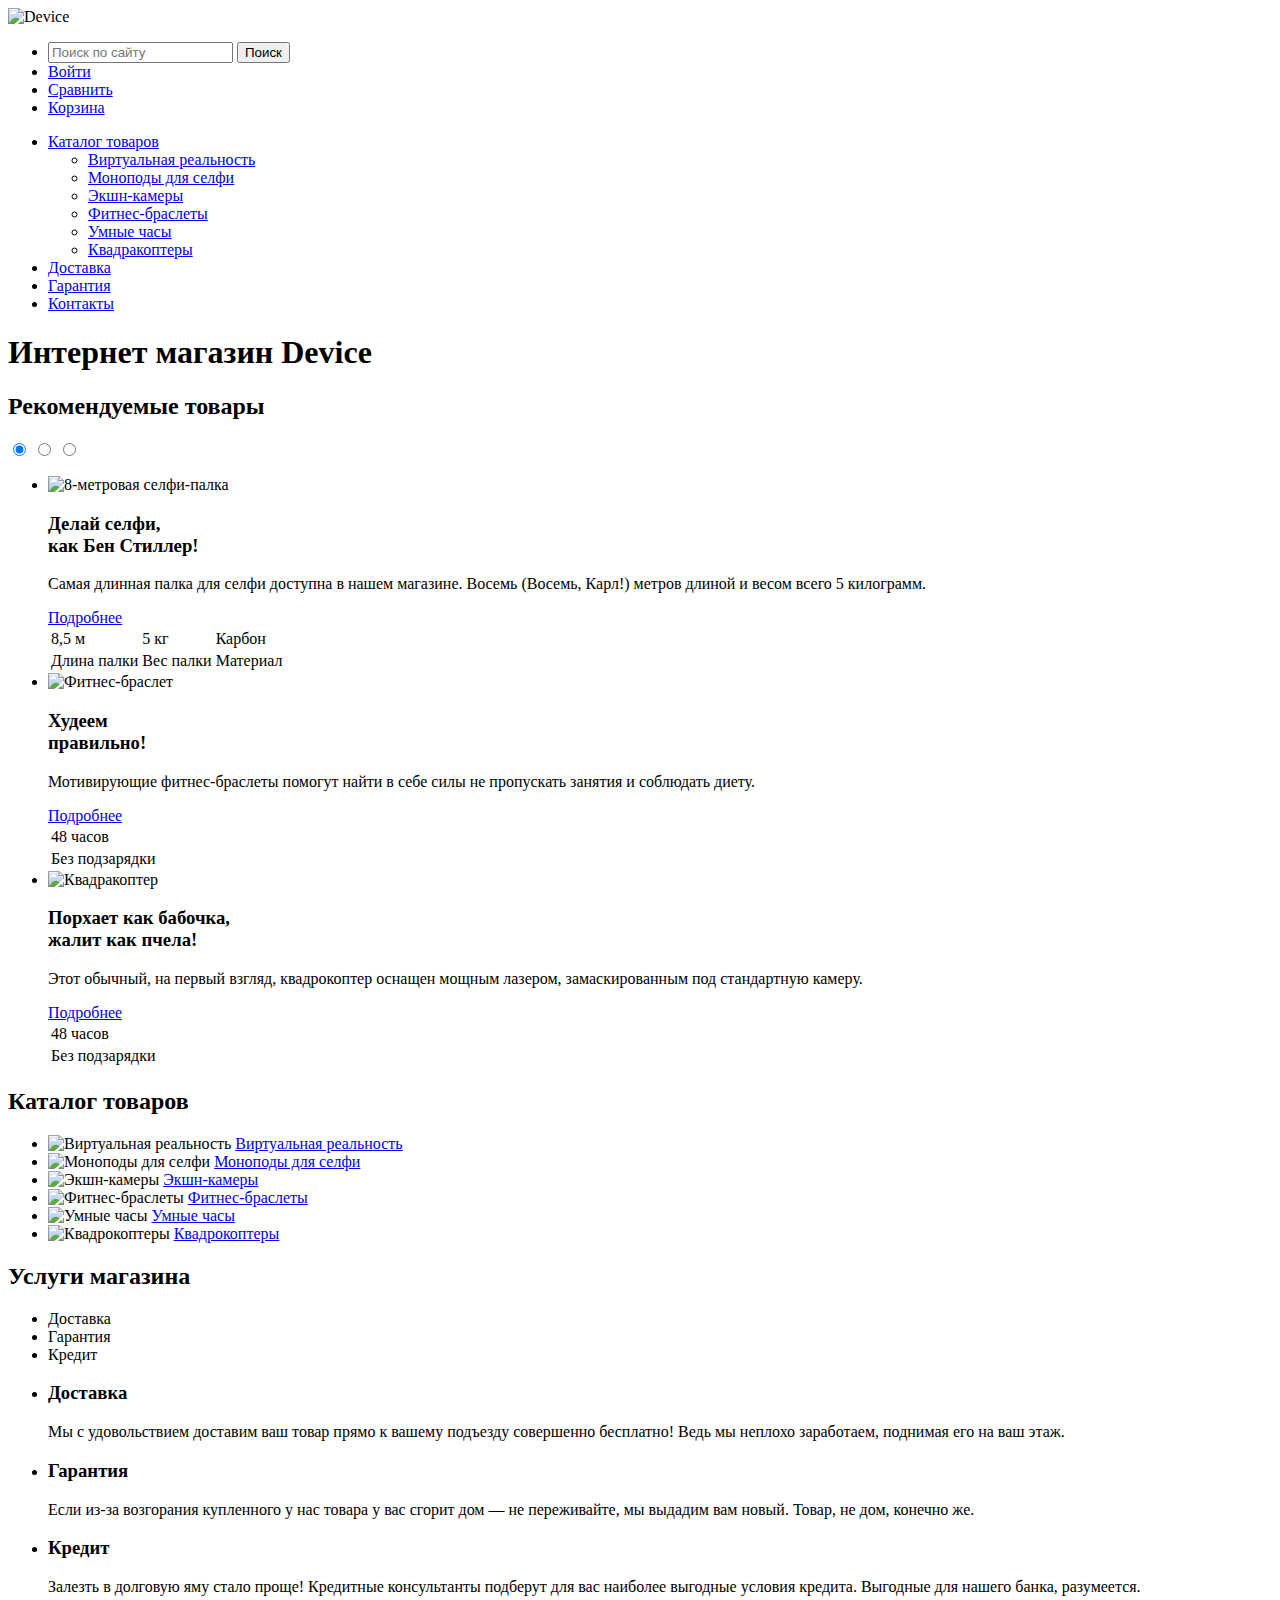
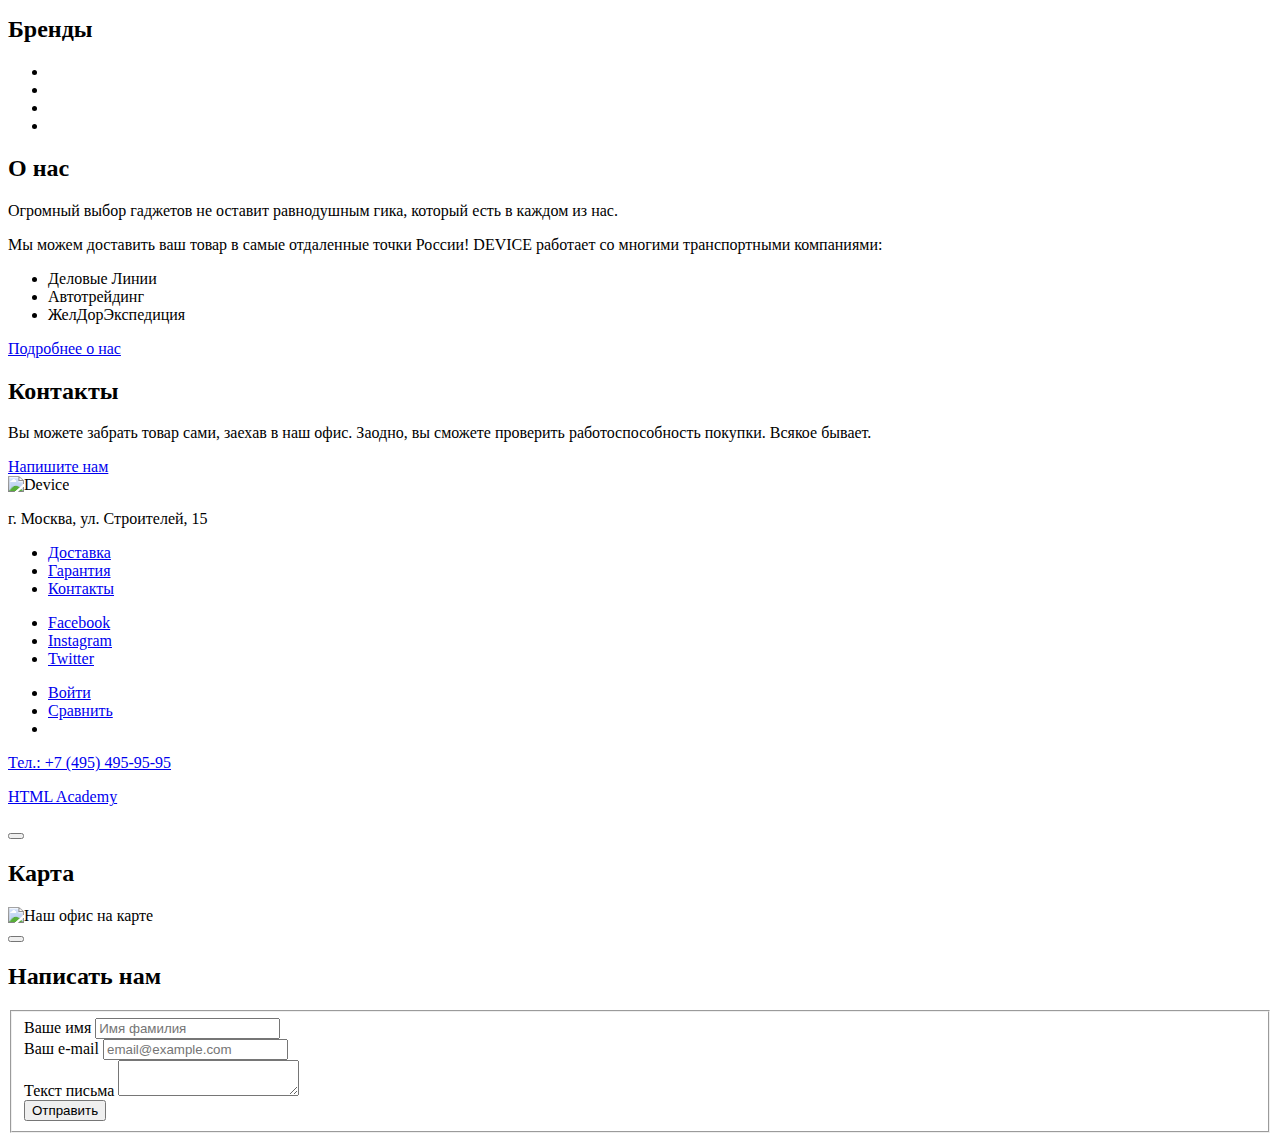
==== index.html @ d7e1a20c "markup index.html and catalog.html" ====
<!DOCTYPE html>
<html lang="ru">

<head>
  <meta charset="utf-8">
  <title>HTML Academy: Девайс</title>
</head>

<body>
  <header class="header">
    <a class="header__logo logo">
      <img class="logo__img" src="http://placehold.it/150x100" alt="Device">
    </a>
    <ul class="menu-shop">
      <li class="search">
        <form class="search__form" action="#">
          <input type="text" class="search__input" placeholder="Поиск по сайту">
          <button class="search__button" type="submit">Поиск</button>
        </form>
      </li>
      <li class="login">
        <a href="#" class="login__link">Войти</a>
      </li>
      <li class="compare">
        <a href="#" class="compare__link">Сравнить</a>
      </li>
      <li class="cart">
        <a href="#" class="cart__link">Корзина</a>
      </li>
    </ul>
    <nav class="nav-menu">
      <ul class="nav-menu__list">
        <li class="nav-menu__item">
          <a href="#" class="nav-menu__link">Каталог товаров</a>
          <ul class="catalog-menu">
            <li class="catalog-menu__item">
              <a href="#" class="catalog-menu__link">Виртуальная реальность</a>
            </li>
            <li class="catalog-menu__item">
              <a href="#" class="catalog-menu__link">Моноподы для селфи</a>
            </li>
            <li class="catalog-menu__item">
              <a href="#" class="catalog-menu__link">Экшн-камеры</a>
            </li>
            <li class="catalog-menu__item">
              <a href="#" class="catalog-menu__link">Фитнес-браслеты</a>
            </li>
            <li class="catalog-menu__item">
              <a href="#" class="catalog-menu__link">Умные часы</a>
            </li>
            <li class="catalog-menu__item">
              <a href="#" class="catalog-menu__link">Квадракоптеры</a>
            </li>
          </ul>
        </li>
        <li class="nav-menu__item">
          <a href="#" class="nav-menu__link">Доставка</a>
        </li>
        <li class="nav-menu__item">
          <a href="#" class="nav-menu__link">Гарантия</a>
        </li>
        <li class="nav-menu__item">
          <a href="#" class="nav-menu__link">Контакты</a>
        </li>
      </ul>
    </nav>
  </header>
  <main class="main">
    <h1 class="main__title visually-hidden">Интернет магазин Device</h1>
    <section class="main-slider">
      <h2 class="main-slider__title visually-hidden">Рекомендуемые товары</h2>
      <div class="slide-navigation">
        <label class="slide-navigation__label" for="slide-control-1"></label>
        <input id="slide-control-1" class="control slide-navigation__control" type="radio" checked>
        <label class="slide-navigation__label" for="slide-control-2"></label>
        <input id="slide-control-2" class="control slide-navigation__control" type="radio">
        <label class="slide-navigation__label" for="slide-control-3"></label>
        <input id="slide-control-3" class="control slide-navigation__control" type="radio">
      </div>
      <ul class="main-slider__list">
        <li class="main-slider__item featured-product">
          <img class="featured-product__img" src="http://placehold.it/150x100" alt="8-метровая селфи-палка">
          <div class="featured-product__info">
            <h3 class="featured-product__title">Делай селфи,<br> как Бен Стиллер!</h3>
            <p class="featured-product__description">Самая длинная палка для селфи доступна в нашем магазине. Восемь (Восемь, Карл!) метров длиной и весом всего 5 килограмм.</p>
            <a href="#" class="featured-product__link">Подробнее</a>
            <table class="featured-product__characteristics product-characteristics">
              <tr class="product-characteristics__info">
                <td class="product-characteristics__value">8,5 м</td>
                <td class="product-characteristics__value">5 кг</td>
                <td class="product-characteristics__value">Карбон</td>
              </tr>
              <tr class="product-characteristics__info">
                <td class="product-characteristics__name">Длина палки</td>
                <td class="product-characteristics__name">Вес палки</td>
                <td class="product-characteristics__name">Материал</td>
              </tr>
            </table>
          </div>
        </li>
        <li class="main-slider__item featured-product">
          <img class="featured-product__img" src="http://placehold.it/150x100" alt="Фитнес-браслет">
          <div class="featured-product__info">
            <h3 class="featured-product__title">Худеем<br> правильно!</h3>
            <p class="featured-product__description">Мотивирующие фитнес-браслеты помогут найти в себе силы не пропускать занятия и соблюдать диету.</p>
            <a href="#" class="featured-product__link">Подробнее</a>
            <table class="featured-product__characteristics product-characteristics">
              <tr class="product-characteristics__info">
                <td class="product-characteristics__value">48 часов</td>
              </tr>
              <tr class="product-characteristics__info">
                <td class="product-characteristics__name">Без подзарядки</td>
              </tr>
            </table>
          </div>
        </li>
        <li class="main-slider__item featured-product">
          <img class="featured-product__img" src="http://placehold.it/150x100" alt="Квадракоптер">
          <div class="featured-product__info">
            <h3 class="featured-product__title">Порхает как бабочка,<br> жалит как пчела!</h3>
            <p class="featured-product__description">Этот обычный, на первый взгляд, квадрокоптер оснащен мощным лазером, замаскированным под стандартную камеру.</p>
            <a href="#" class="featured-product__link">Подробнее</a>
            <table class="featured-product__characteristics product-characteristics">
              <tr class="product-characteristics__info">
                <td class="product-characteristics__value">48 часов</td>
              </tr>
              <tr class="product-characteristics__info">
                <td class="product-characteristics__name">Без подзарядки</td>
              </tr>
            </table>
          </div>
        </li>
      </ul>
    </section>
    <section class="home-catalog">
      <h2 class="home-catalog__title visually-hidden">Каталог товаров</h2>
      <ul class="home-catalog__list">
        <li class="home-catalog__item">
          <img src="http://placehold.it/150x100" class="home-catalog__img" alt="Виртуальная реальность">
          <a href="#" class="home-catalog__link">Виртуальная реальность</a>
        </li>
        <li class="home-catalog__item">
          <img src="http://placehold.it/150x100" class="home-catalog__img" alt="Моноподы для селфи">
          <a href="#" class="home-catalog__link">Моноподы для селфи</a>
        </li>
        <li class="home-catalog__item">
          <img src="http://placehold.it/150x100" class="home-catalog__img" alt="Экшн-камеры">
          <a href="#" class="home-catalog__link">Экшн-камеры</a>
        </li>
        <li class="home-catalog__item">
          <img src="http://placehold.it/150x100" class="home-catalog__img" alt="Фитнес-браслеты">
          <a href="#" class="home-catalog__link">Фитнес-браслеты</a>
        </li>
        <li class="home-catalog__item">
          <img src="http://placehold.it/150x100" class="home-catalog__img" alt="Умные часы">
          <a href="#" class="home-catalog__link">Умные часы</a>
        </li>
        <li class="home-catalog__item">
          <img src="http://placehold.it/150x100" class="home-catalog__img" alt="Квадрокоптеры">
          <a href="#" class="home-catalog__link">Квадрокоптеры</a>
        </li>
      </ul>
    </section>
    <section class="home-services">
      <h2 class="home-services__title visually-hidden">Услуги магазина</h2>
      <div class="tabs">
        <ul class="tabs__list">
          <li class="tabs__item">Доставка</li>
          <li class="tabs__item">Гарантия</li>
          <li class="tabs__item">Кредит</li>
        </ul>
      </div>
      <div class="features">
        <ul class="features__list">
          <li class="features__item">
            <h3 class="features__title">Доставка</h3>
            <p class="features__text">Мы с удовольствием доставим ваш товар прямо к вашему подъезду совершенно бесплатно! Ведь мы неплохо заработаем, поднимая его на ваш этаж.</p>
          </li>
          <li class="features__item">
            <h3 class="features__title">Гарантия</h3>
            <p class="features__text">Если из-за возгорания купленного у нас товара у вас сгорит дом — не переживайте, мы выдадим вам новый. Товар, не дом, конечно же.</p>
          </li>
          <li class="features__item">
            <h3 class="features__title">Кредит</h3>
            <p class="features__text">Залезть в долговую яму стало проще! Кредитные консультанты подберут для вас наиболее выгодные условия кредита. Выгодные для нашего банка, разумеется.</p>
          </li>
        </ul>
      </div>
    </section>
    <section class="brands">
      <h2 class="brands__title visually-hidden">Бренды</h2>
      <ul class="brands__list">
        <li class="brands__item"></li>
        <li class="brands__item"></li>
        <li class="brands__item"></li>
        <li class="brands__item"></li>
      </ul>
    </section>
    <section class="about-us">
      <h2 class="about-us__title">О нас</h2>
      <p class="about-us__text">Огромный выбор гаджетов не оставит равнодушным гика, который есть в каждом из нас.</p>
      <p class="about-us__text">Мы можем доставить ваш товар в самые отдаленные точки России! DEVICE работает со многими транспортными компаниями:</p>
      <ul class="transport-companies">
        <li class="transport-companies__item">Деловые Линии</li>
        <li class="transport-companies__item">Автотрейдинг</li>
        <li class="transport-companies__item">ЖелДорЭкспедиция</li>
      </ul>
      <a href="#" class="button about-us__button">Подробнее о нас</a>
    </section>
    <section class="contacts">
      <h2 class="contacts__title">Контакты</h2>
      <p class="contacts__text">Вы можете забрать товар сами, заехав в наш офис. Заодно, вы сможете проверить работоспособность покупки. Всякое бывает.</p>
      <div class="contacts__map"></div>
      <a href="#" class="button contacts__button">Напишите нам</a>
    </section>
  </main>
  <footer class="footer">
    <div class="container">
      <a class="logo footer__logo">
        <img class="logo__img logo__img--footer" src="http://placehold.it/150x100" alt="Device">
      </a>
      <p class="footer__address">г. Москва, ул. Строителей, 15</p>
      <div class="footer-nav">
        <ul class="footer-nav__list">
          <li class="footer-nav__item">
            <a href="#" class="footer-nav__link">Доставка</a>
          </li>
          <li class="footer-nav__item">
            <a href="#" class="footer-nav__link">Гарантия</a>
          </li>
          <li class="footer-nav__item">
            <a href="#" class="footer-nav__link">Контакты</a>
          </li>
        </ul>
      </div>
      <div class="social">
        <ul class="social__list">
          <li class="social__item">
            <a href="#" class="social__link">Facebook</a>
          </li>
          <li class="social__item">
            <a href="#" class="social__link">Instagram</a>
          </li>
          <li class="social__item">
            <a href="#" class="social__link">Twitter</a>
          </li>
        </ul>
      </div>
      <ul class="footer__additional-menu">
        <li class="login login--footer">
          <a href="#" class="login__link">Войти</a>
        </li>
        <li class="compare compare--footer">
          <a href="#" class="compare__link">Сравнить</a>
        </li>
        <li class="cart cart--foter">
          <a href="#" class="cart__link"></a>
        </li>
      </ul>
      <a href="tel:84954959595" class="footer__phone">Тел.: +7 (495) 495-95-95</a>
      <p class="copyright">
        <a href="https://htmlacademy.ru/intensive/htmlcss" class="copyright__link" target="_blank">HTML Academy</a>
      </p>
    </div>
  </footer>
  <section class="map">
    <button class="button button--close" type="button"></button>
    <h2 class="map__title visually-hidden">Карта</h2>
    <img class="map__img" src="http://placehold.it/150x100" alt="Наш офис на карте">
  </section>
  <section class="write-us">
    <button class="button button--close" type="button"></button>
    <h2 class="write-us__title visually-hidden">Написать нам</h2>
    <form action="#" class="write-us__form" method="post">
      <fieldset class="fieldset">
        <div class="form-field">
          <label class="form-field__label" for="name">Ваше имя</label>
          <input id="name" class="form-field__input" type="text" placeholder="Имя фамилия" name="name">
        </div>
        <div class="form-field">
          <label class="form-field__label" for="email">Ваш e-mail</label>
          <input id="email" class="form-field__input" type="text" placeholder="email@example.com" name="email">
        </div>
        <div class="form-field">
          <label class="form-field__label" for="message">Текст письма</label>
          <textarea id="message" class="form-field__textarea" placeholder="В свободной форме"  name="message">
          </textarea>
        </div>
        <button class="button button--submit" type="submit">Отправить</button>
      </fieldset>
    </form>
  </section>
</body>

</html>
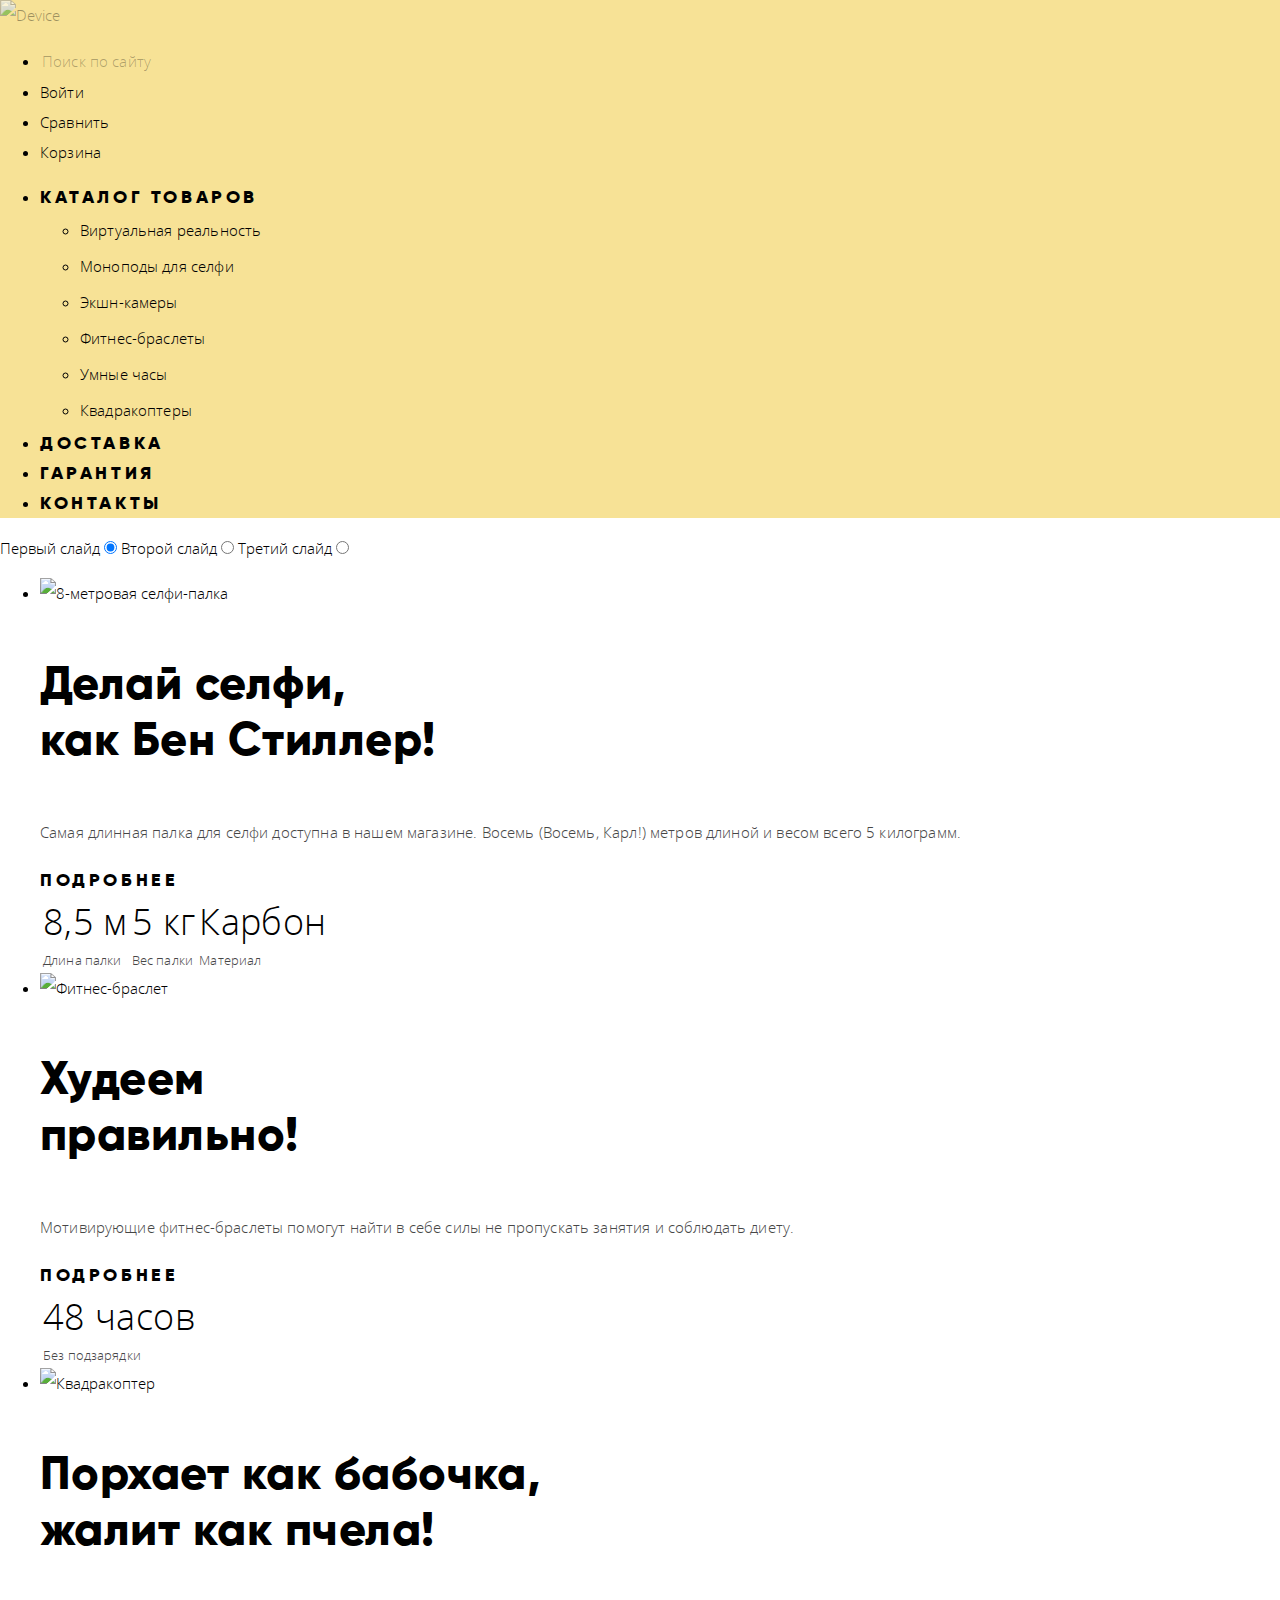
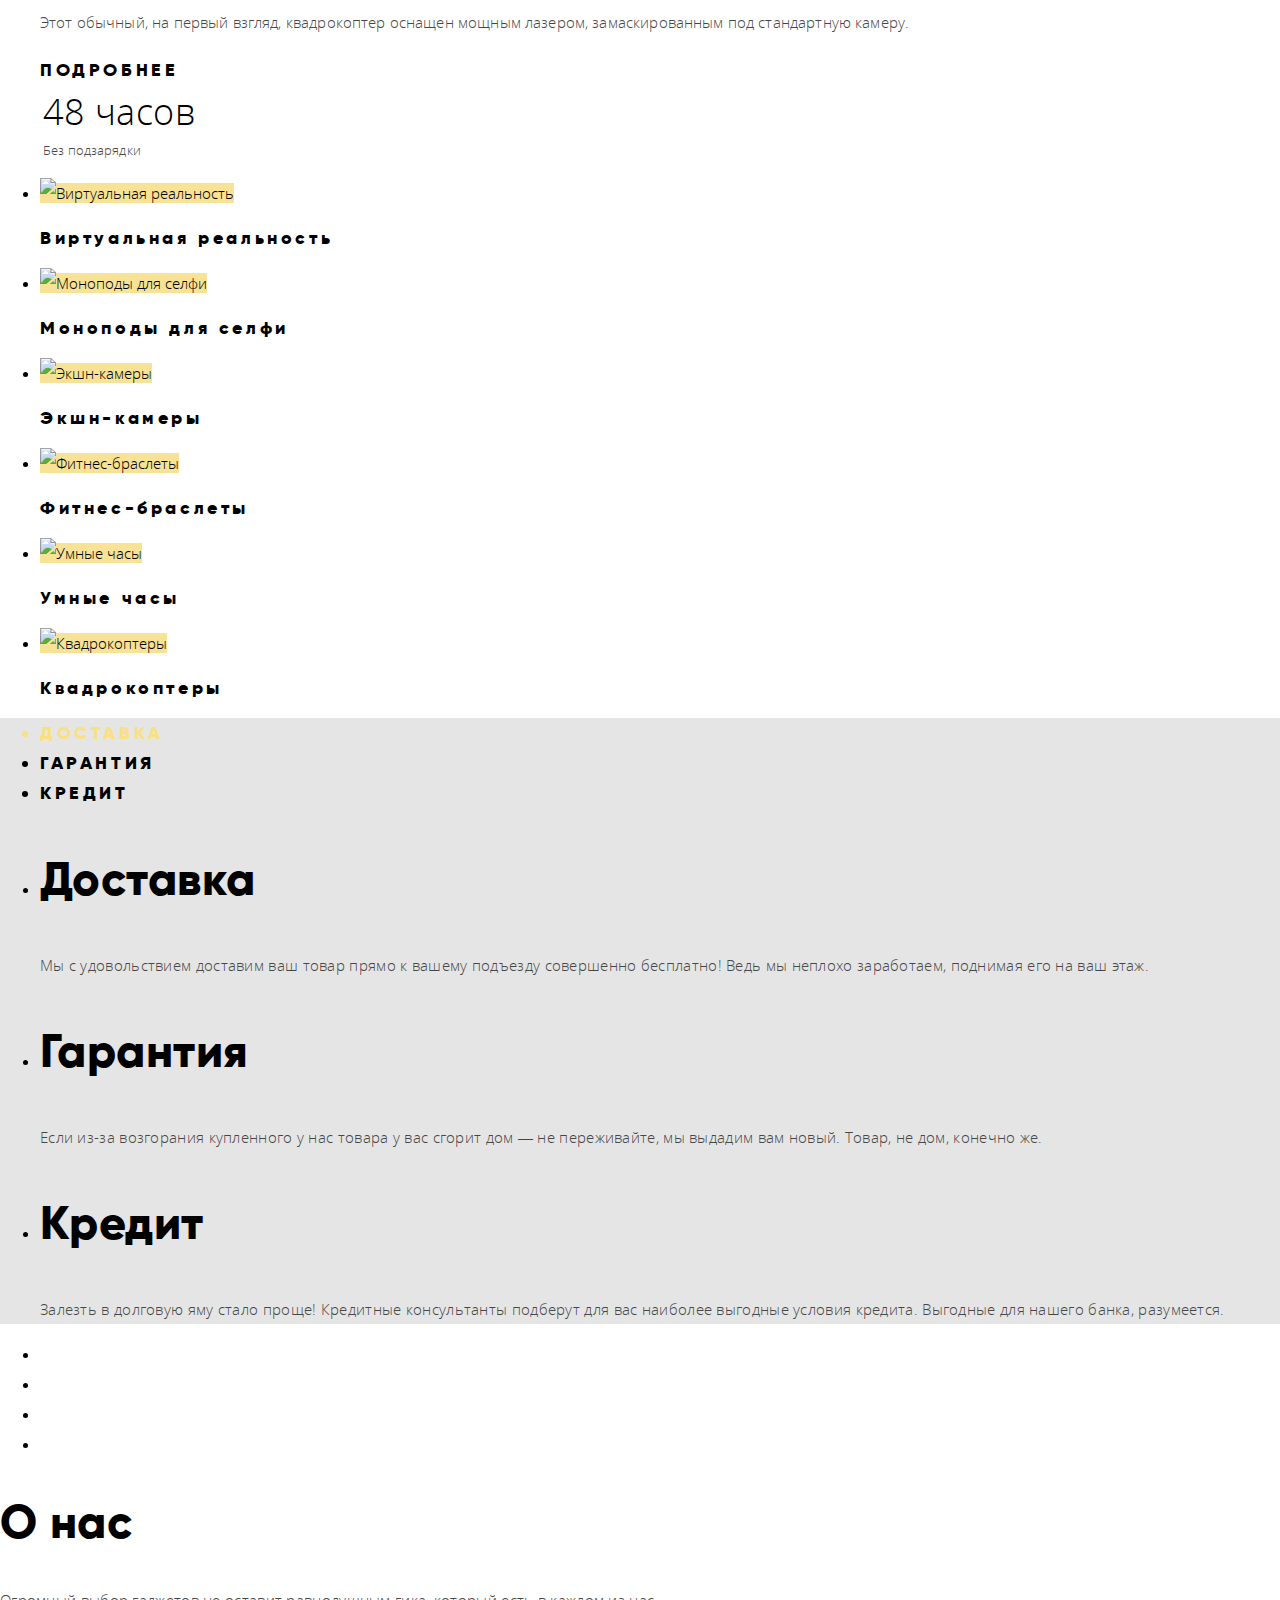
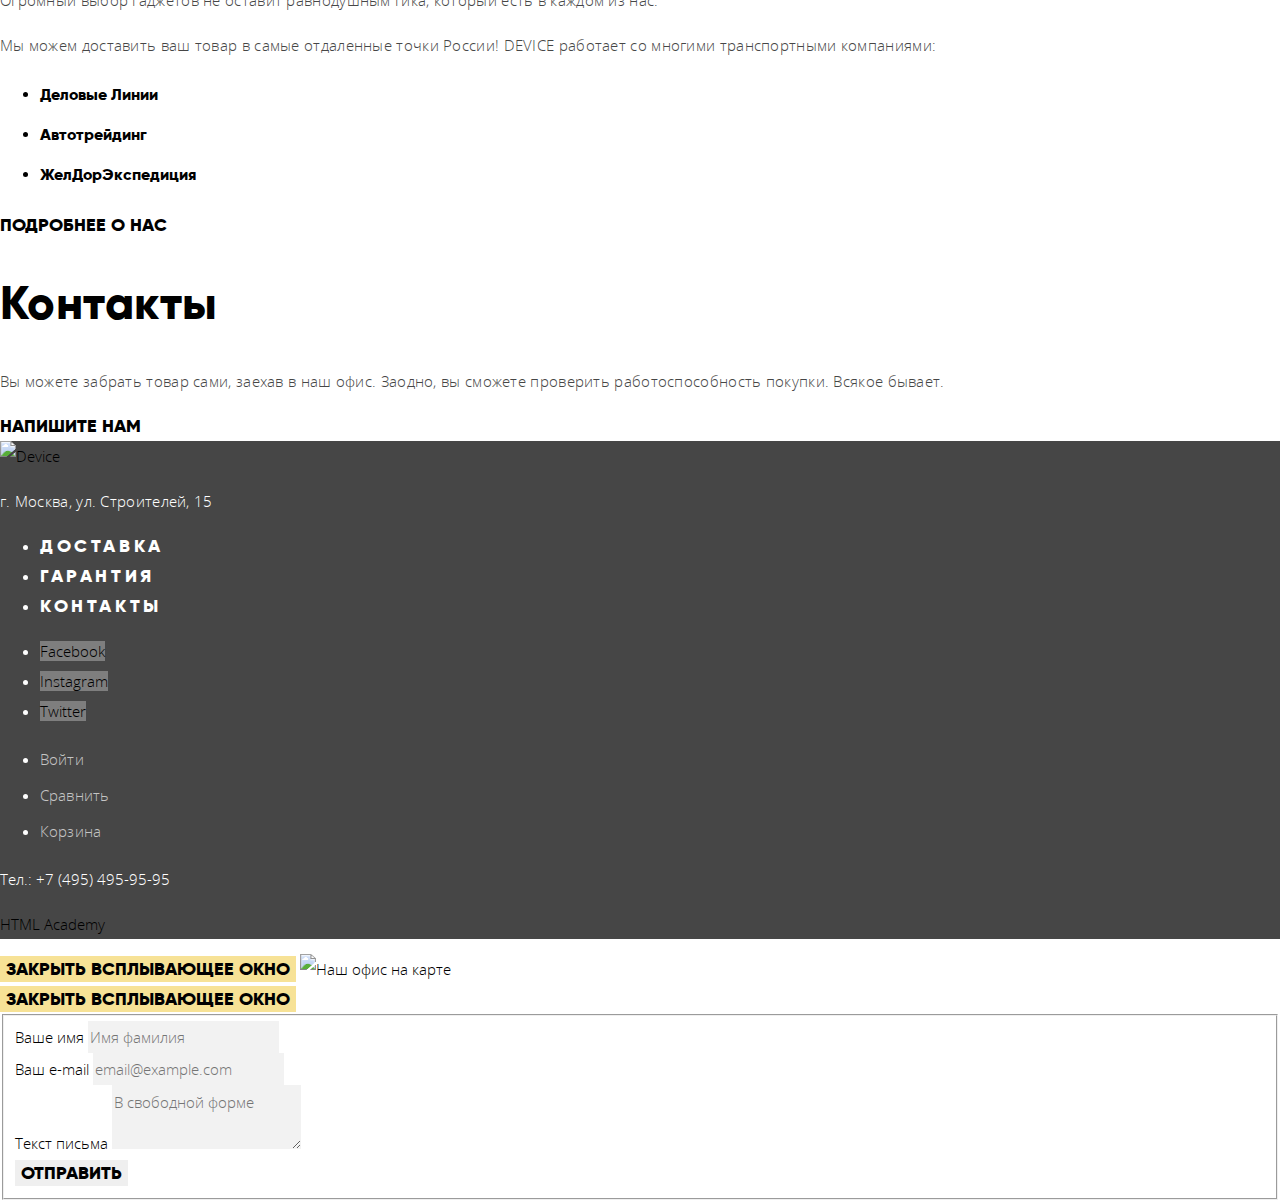
==== commit 7774dcdb: "added style interactive components" ====
--- a/index.html
+++ b/index.html
@@ -4,18 +4,20 @@
 <head>
   <meta charset="utf-8">
   <title>HTML Academy: Девайс</title>
+  <link href="css/normalize.min.css" rel="stylesheet">
+  <link href="css/style.css" rel="stylesheet">
 </head>
 
-<body>
+<body class="page">
   <header class="header">
     <a class="header__logo logo">
-      <img class="logo__img" src="http://placehold.it/150x100" alt="Device">
+      <img class="logo__img" src="img/logo.png" width="163" height="36" alt="Device">
     </a>
     <ul class="menu-shop">
       <li class="search">
-        <form class="search__form" action="#">
-          <input type="text" class="search__input" placeholder="Поиск по сайту">
-          <button class="search__button" type="submit">Поиск</button>
+        <form class="search__form" action="https://echo.htmlacademy.ru" method="get">
+          <input class="input search__input" type="text" name="search" placeholder="Поиск по сайту">
+          <button class="button search__button" type="submit">Найти</button>
         </form>
       </li>
       <li class="login">
@@ -37,7 +39,7 @@
               <a href="#" class="catalog-menu__link">Виртуальная реальность</a>
             </li>
             <li class="catalog-menu__item">
-              <a href="#" class="catalog-menu__link">Моноподы для селфи</a>
+              <a href="catalog.html" class="catalog-menu__link">Моноподы для селфи</a>
             </li>
             <li class="catalog-menu__item">
               <a href="#" class="catalog-menu__link">Экшн-камеры</a>
@@ -70,16 +72,16 @@
     <section class="main-slider">
       <h2 class="main-slider__title visually-hidden">Рекомендуемые товары</h2>
       <div class="slide-navigation">
-        <label class="slide-navigation__label" for="slide-control-1"></label>
-        <input id="slide-control-1" class="control slide-navigation__control" type="radio" checked>
-        <label class="slide-navigation__label" for="slide-control-2"></label>
-        <input id="slide-control-2" class="control slide-navigation__control" type="radio">
-        <label class="slide-navigation__label" for="slide-control-3"></label>
-        <input id="slide-control-3" class="control slide-navigation__control" type="radio">
+        <label class="slide-navigation__label" for="slide-control-1">Первый слайд</label>
+        <input id="slide-control-1" class="control slide-navigation__control" type="radio" name="slide-control" checked>
+        <label class="slide-navigation__label" for="slide-control-2">Второй слайд</label>
+        <input id="slide-control-2" class="control slide-navigation__control" type="radio" name="slide-control">
+        <label class="slide-navigation__label" for="slide-control-3">Третий слайд</label>
+        <input id="slide-control-3" class="control slide-navigation__control" type="radio" name="slide-control">
       </div>
       <ul class="main-slider__list">
         <li class="main-slider__item featured-product">
-          <img class="featured-product__img" src="http://placehold.it/150x100" alt="8-метровая селфи-палка">
+          <img class="featured-product__img" src="img/slider-1.png" width="384" height="486" alt="8-метровая селфи-палка">
           <div class="featured-product__info">
             <h3 class="featured-product__title">Делай селфи,<br> как Бен Стиллер!</h3>
             <p class="featured-product__description">Самая длинная палка для селфи доступна в нашем магазине. Восемь (Восемь, Карл!) метров длиной и весом всего 5 килограмм.</p>
@@ -99,7 +101,7 @@
           </div>
         </li>
         <li class="main-slider__item featured-product">
-          <img class="featured-product__img" src="http://placehold.it/150x100" alt="Фитнес-браслет">
+          <img class="featured-product__img" src="img/slider-2.png" width="345" height="485" alt="Фитнес-браслет">
           <div class="featured-product__info">
             <h3 class="featured-product__title">Худеем<br> правильно!</h3>
             <p class="featured-product__description">Мотивирующие фитнес-браслеты помогут найти в себе силы не пропускать занятия и соблюдать диету.</p>
@@ -115,7 +117,7 @@
           </div>
         </li>
         <li class="main-slider__item featured-product">
-          <img class="featured-product__img" src="http://placehold.it/150x100" alt="Квадракоптер">
+          <img class="featured-product__img" src="img/slider-3.png" width="526" height="334" alt="Квадракоптер">
           <div class="featured-product__info">
             <h3 class="featured-product__title">Порхает как бабочка,<br> жалит как пчела!</h3>
             <p class="featured-product__description">Этот обычный, на первый взгляд, квадрокоптер оснащен мощным лазером, замаскированным под стандартную камеру.</p>
@@ -136,28 +138,40 @@
       <h2 class="home-catalog__title visually-hidden">Каталог товаров</h2>
       <ul class="home-catalog__list">
         <li class="home-catalog__item">
-          <img src="http://placehold.it/150x100" class="home-catalog__img" alt="Виртуальная реальность">
-          <a href="#" class="home-catalog__link">Виртуальная реальность</a>
-        </li>
-        <li class="home-catalog__item">
-          <img src="http://placehold.it/150x100" class="home-catalog__img" alt="Моноподы для селфи">
-          <a href="#" class="home-catalog__link">Моноподы для селфи</a>
-        </li>
-        <li class="home-catalog__item">
-          <img src="http://placehold.it/150x100" class="home-catalog__img" alt="Экшн-камеры">
-          <a href="#" class="home-catalog__link">Экшн-камеры</a>
-        </li>
-        <li class="home-catalog__item">
-          <img src="http://placehold.it/150x100" class="home-catalog__img" alt="Фитнес-браслеты">
-          <a href="#" class="home-catalog__link">Фитнес-браслеты</a>
-        </li>
-        <li class="home-catalog__item">
-          <img src="http://placehold.it/150x100" class="home-catalog__img" alt="Умные часы">
-          <a href="#" class="home-catalog__link">Умные часы</a>
-        </li>
-        <li class="home-catalog__item">
-          <img src="http://placehold.it/150x100" class="home-catalog__img" alt="Квадрокоптеры">
-          <a href="#" class="home-catalog__link">Квадрокоптеры</a>
+          <a href="#" class="home-catalog__link">
+            <img class="home-catalog__img" src="img/popular-1.svg" width="97" height="55" alt="Виртуальная реальность">
+            <p class="home-catalog__name">Виртуальная реальность</p>
+          </a>
+        </li>
+        <li class="home-catalog__item">
+          <a href="catalog.html" class="home-catalog__link">
+            <img class="home-catalog__img" src="img/popular-2.svg" width="86" height="117" alt="Моноподы для селфи">
+            <p class="home-catalog__name">Моноподы для селфи</p>
+          </a>
+        </li>
+        <li class="home-catalog__item">
+          <a href="#" class="home-catalog__link">
+            <img class="home-catalog__img" src="img/popular-3.svg" width="71" height="87" alt="Экшн-камеры">
+            <p class="home-catalog__name">Экшн-камеры</p>
+          </a>
+        </li>
+        <li class="home-catalog__item">
+          <a href="#" class="home-catalog__link">
+            <img class="home-catalog__img" src="img/popular-4.svg" width="107" height="65" alt="Фитнес-браслеты">
+            <p class="home-catalog__name">Фитнес-браслеты</p>
+          </a>
+        </li>
+        <li class="home-catalog__item">
+          <a href="#" class="home-catalog__link">
+            <img class="home-catalog__img" src="img/popular-5.svg" width="56" height="98" alt="Умные часы">
+            <p class="home-catalog__name">Умные часы</p>
+          </a>
+        </li>
+        <li class="home-catalog__item">
+          <a href="#" class="home-catalog__link">
+            <img class="home-catalog__img" src="img/popular-6.svg" width="132" height="69" alt="Квадрокоптеры">
+            <p class="home-catalog__name">Квадрокоптеры</p>
+          </a>
         </li>
       </ul>
     </section>
@@ -165,7 +179,7 @@
       <h2 class="home-services__title visually-hidden">Услуги магазина</h2>
       <div class="tabs">
         <ul class="tabs__list">
-          <li class="tabs__item">Доставка</li>
+          <li class="tabs__item tabs__item--active">Доставка</li>
           <li class="tabs__item">Гарантия</li>
           <li class="tabs__item">Кредит</li>
         </ul>
@@ -217,7 +231,7 @@
   <footer class="footer">
     <div class="container">
       <a class="logo footer__logo">
-        <img class="logo__img logo__img--footer" src="http://placehold.it/150x100" alt="Device">
+        <img class="logo__img logo__img--footer" src="img/footer-logo.png" width="167" height="54" alt="Device">
       </a>
       <p class="footer__address">г. Москва, ул. Строителей, 15</p>
       <div class="footer-nav">
@@ -248,13 +262,13 @@
       </div>
       <ul class="footer__additional-menu">
         <li class="login login--footer">
-          <a href="#" class="login__link">Войти</a>
+          <a href="#" class="login__link login__link--footer">Войти</a>
         </li>
         <li class="compare compare--footer">
-          <a href="#" class="compare__link">Сравнить</a>
+          <a href="#" class="compare__link login__link--footer">Сравнить</a>
         </li>
         <li class="cart cart--foter">
-          <a href="#" class="cart__link"></a>
+          <a href="#" class="cart__link login__link--footer">Корзина</a>
         </li>
       </ul>
       <a href="tel:84954959595" class="footer__phone">Тел.: +7 (495) 495-95-95</a>
@@ -264,27 +278,26 @@
     </div>
   </footer>
   <section class="map">
-    <button class="button button--close" type="button"></button>
+    <button class="button button--close" type="button">Закрыть всплывающее окно</button>
     <h2 class="map__title visually-hidden">Карта</h2>
-    <img class="map__img" src="http://placehold.it/150x100" alt="Наш офис на карте">
+    <img class="map__img" src="img/map-big.jpg" width="960" height="559" alt="Наш офис на карте">
   </section>
   <section class="write-us">
-    <button class="button button--close" type="button"></button>
+    <button class="button button--close" type="button">Закрыть всплывающее окно</button>
     <h2 class="write-us__title visually-hidden">Написать нам</h2>
-    <form action="#" class="write-us__form" method="post">
+    <form action="https://echo.htmlacademy.ru" class="write-us__form" method="post">
       <fieldset class="fieldset">
         <div class="form-field">
           <label class="form-field__label" for="name">Ваше имя</label>
-          <input id="name" class="form-field__input" type="text" placeholder="Имя фамилия" name="name">
+          <input id="name" class="input form-field__input" type="text" placeholder="Имя фамилия" name="name">
         </div>
         <div class="form-field">
           <label class="form-field__label" for="email">Ваш e-mail</label>
-          <input id="email" class="form-field__input" type="text" placeholder="email@example.com" name="email">
+          <input id="email" class="input form-field__input" type="email" placeholder="email@example.com" name="email">
         </div>
         <div class="form-field">
           <label class="form-field__label" for="message">Текст письма</label>
-          <textarea id="message" class="form-field__textarea" placeholder="В свободной форме"  name="message">
-          </textarea>
+          <textarea id="message" class="textarea form-field__textarea" placeholder="В свободной форме" name="message"></textarea>
         </div>
         <button class="button button--submit" type="submit">Отправить</button>
       </fieldset>
--- a/css/style.css
+++ b/css/style.css
@@ -0,0 +1,481 @@
+@font-face {
+  font-display: swap;
+  font-family: "Open Sans";
+  src: local("Open Sans Light"), local("OpenSans-Light"),
+  url("../fonts/opensanslight.woff") format("woff"),
+  url("../fonts/opensanslight.woff2") format("woff2");
+  font-weight: 300;
+  font-style: normal;
+}
+
+@font-face {
+  font-display: swap;
+  font-family: "Open Sans";
+  src: local("Open Sans Regular"), local("OpenSans-Regular"),
+  url("../fonts/opensans.woff") format("woff"),
+  url("../fonts/opensans.woff2") format("woff2");
+  font-weight: 400;
+  font-style: normal;
+}
+
+@font-face {
+  font-display: swap;
+  font-family: "Gilroy";
+  src: local("Gilroy Light"), local("Gilroy-Light"),
+  url("../fonts/gilroylight.woff") format("woff"),
+  url("../fonts/gilroylight.woff2") format("woff2");
+  font-weight: 300;
+  font-style: normal;
+}
+
+@font-face {
+  font-display: swap;
+  font-family: "Gilroy";
+  src: local("Gilroy ExtraBold"), local("Gilroy-ExtraBold"),
+  url("../fonts/gilroyextrabold.woff") format("woff"),
+  url("../fonts/gilroyextrabold.woff2") format("woff2");
+  font-weight: 800;
+  font-style: normal;
+}
+
+html {
+  box-sizing: border-box;
+}
+
+*,
+*::before,
+*::after {
+  box-sizing: inherit;
+}
+
+.page {
+  margin: 0;
+  padding: 0;
+  color: black;
+  font-family: "Open Sans", "Arial", sans-serif;
+  font-size: 15px;
+  font-weight: 300;
+  line-height: 30px;
+}
+
+a {
+  color: black;
+  text-decoration: none;
+}
+
+a:hover {
+  color: rgba(0, 0, 0, 0.6);
+}
+
+a:focus {
+  color: rgba(0, 0, 0, 0.3);
+}
+
+.input,
+.textarea,
+.button {
+  font-family: "Open Sans", "Arial", sans-serif;
+  font-size: 15px;
+  font-weight: 300;
+  line-height: 30px;
+  border: none;
+}
+
+.input:focus,
+.textarea:focus {
+  outline: none;
+  border: none;
+}
+
+.visually-hidden {
+  position: absolute;
+  width: 1px;
+  height: 1px;
+  margin: -1px;
+  clip: rect(0 0 0 0);
+}
+
+.header {
+  background-color: #f7e296;
+}
+
+.logo:hover {
+  opacity: 0.6;
+}
+
+.logo:focus {
+  opacity: 0.3;
+}
+
+.search__input {
+  background-color: transparent;
+  letter-spacing: 0.15px;
+}
+
+.search__input::placeholder {
+  color: rgba(0, 0, 0, 0.3);
+}
+
+.search__button {
+  background: transparent;
+  box-shadow: inset 0 0 0 2px black;
+  opacity: 0;
+}
+
+.search__button:hover {
+  color: white;
+  background-color: black;
+  cursor: pointer;
+}
+
+.search__input:focus {
+  box-shadow: inset 0 -2px 0 0 black;
+}
+
+.search__form:focus-within .search__button {
+  opacity: 1;
+}
+
+.search__button:focus {
+  color: rgba(255, 255, 255, 0.3);
+}
+
+.login__link,
+.compare__link,
+.cart__link {
+  letter-spacing: 0.15px;
+}
+
+.nav-menu__link {
+  font-family: "Gilroy", "Arial", sans-serif;
+  font-size: 18px;
+  font-weight: 800;
+  line-height: 24px;
+  text-transform: uppercase;
+  letter-spacing: 3.6px;
+}
+
+.catalog-menu__link {
+  line-height: 36px;
+  letter-spacing: 0.15px;
+}
+
+.featured-product__title {
+  font-family: "Gilroy", "Arial", sans-serif;
+  font-size: 47px;
+  font-weight: 800;
+  line-height: 56px;
+  letter-spacing: 0.47px;
+}
+
+.featured-product__description {
+  color: #464646;
+  line-height: 36px;
+  letter-spacing: 0.15px;
+}
+
+.featured-product__link {
+  font-family: "Gilroy", "Arial", sans-serif;
+  font-size: 18px;
+  font-weight: 800;
+  line-height: 24px;
+  letter-spacing: 3.6px;
+  text-transform: uppercase;
+}
+
+.product-characteristics__value {
+  font-size: 36px;
+  line-height: 48px;
+  letter-spacing: 0.36px;
+}
+
+.product-characteristics__name {
+  color: #464646;
+  font-size: 13px;
+  line-height: 20px;
+  letter-spacing: 0.13px;
+}
+
+.home-catalog__link {
+  background-color: #f7e296;
+}
+
+.home-catalog__link:hover {
+  background-color: #f0c52e;
+}
+
+.home-catalog__link:focus {
+  background-color: #f0c52e;
+}
+
+.home-catalog__link:focus .home-catalog__img,
+.home-catalog__link:focus .home-catalog__name {
+  opacity: 0.3;
+}
+
+.home-catalog__name {
+  font-family: "Gilroy", "Arial", sans-serif;
+  font-size: 18px;
+  font-weight: 800;
+  line-height: 24px;
+  letter-spacing: 3.6px;
+}
+
+.home-services {
+  background-color: #e5e5e5;
+}
+
+.tabs__item {
+  font-family: "Gilroy", "Arial", sans-serif;
+  font-size: 18px;
+  font-weight: 800;
+  letter-spacing: 3.6px;
+  text-transform: uppercase;
+}
+
+.tabs__item--active {
+  color: #f7e184;
+}
+
+.features__title,
+.about-us__title,
+.contacts__title {
+  font-family: "Gilroy", "Arial", sans-serif;
+  font-size: 47px;
+  font-weight: 800;
+  line-height: 48px;
+  letter-spacing: 0.47px;
+}
+
+.features__text,
+.about-us__text,
+.contacts__text {
+  color: #464646;
+  letter-spacing: 0.3px;
+}
+
+.transport-companies__item {
+  font-family: "Gilroy", "Arial", sans-serif;
+  font-size: 16px;
+  font-weight: 800;
+  line-height: 40px;
+}
+
+.button {
+  color: black;
+  font-family: "Gilroy", "Arial", sans-serif;
+  font-size: 18px;
+  font-weight: 800;
+  line-height: 24px;
+  text-transform: uppercase;
+}
+
+.page__title {
+  font-family: "Gilroy", "Arial", sans-serif;
+  font-size: 47px;
+  font-weight: 800;
+  line-height: 48px;
+  letter-spacing: 0.47px;
+}
+
+.breadcrumbs__link {
+  color: rgba(0, 0, 0, 0.3);
+  font-size: 14px;
+}
+
+.breadcrumbs__link:hover {
+  color: rgba(0, 0, 0, 0.6);
+}
+
+.breadcrumbs__link:focus {
+  color: rgba(0, 0, 0, 0.1);
+}
+
+.filter {
+  background-color: #efefef;
+}
+
+.filter__name,
+.sorting-category__name {
+  font-family: "Gilroy", "Arial", sans-serif;
+  font-size: 16px;
+  font-weight: 800;
+  line-height: 24px;
+  letter-spacing: 3.2px;
+  text-transform: uppercase;
+}
+
+.filter__name {
+  background-color: #dbdbdb;
+}
+
+.filter__legend {
+  font-family: "Gilroy", "Arial", sans-serif;
+  font-size: 18px;
+  font-weight: 800;
+  line-height: 24px;
+  letter-spacing: 0.18px;
+}
+
+.sorting-category {
+  background-color: #ebebeb;
+}
+
+.sorting-category__link {
+  color: rgba(0, 0, 0, 0.3);
+  font-size: 14px;
+  line-height: 18px;
+}
+
+.sorting-category__link:hover {
+  color: rgba(0, 0, 0, 0.6);
+}
+
+.sorting-category__link:focus,
+.sorting-category__item--active .sorting-category__link {
+  color: black;
+}
+
+.category__item:hover .category__img {
+  opacity: 0.7;
+}
+
+.category__link {
+  font-family: "Gilroy", "Arial", sans-serif;
+  font-size: 18px;
+  font-weight: 800;
+  line-height: 24px;
+  letter-spacing: 0.18px;
+}
+
+.category__price {
+  font-size: 16px;
+  line-height: 24px;
+  letter-spacing: 0.16px;
+}
+
+.pagination {
+  background-color: #ebebeb;
+}
+
+.pagination__link {
+  color: rgba(0, 0, 0, 0.3);
+  font-family: "Gilroy", "Arial", sans-serif;
+  font-size: 16px;
+  font-weight: 800;
+  line-height: 24px;
+  letter-spacing: 0.16px;
+}
+
+.pagination__link:hover {
+  color: black;
+}
+
+.pagination__link--back,
+.pagination__link--next,
+.pagination__link--current {
+  color: black;
+}
+
+.pagination__link--back:hover,
+.pagination__link--next:hover {
+  color: black;
+  background-color: #d9d9d9;
+}
+
+.pagination__link--back:focus,
+.pagination__link--next:focus {
+  color: rgba(0, 0, 0, 0.3);
+  background-color: #d9d9d9;
+}
+
+.footer {
+  color: white;
+  background-color: #464646;
+}
+
+.footer__address {
+  color: white;
+  letter-spacing: 0.3px;
+}
+
+.footer-nav__link {
+  color: white;
+  font-family: "Gilroy", "Arial", sans-serif;
+  font-size: 18px;
+  font-weight: 800;
+  line-height: 24px;
+  text-transform: uppercase;
+  letter-spacing: 3.6px;
+}
+
+.footer-nav__link:hover {
+  color: rgba(255, 255, 255, 0.6);
+}
+
+.footer-nav__link:focus {
+  color: rgba(255, 255, 255, 0.3);
+}
+
+.social__link {
+  background-color: #7e7e7e;
+}
+
+.social__link:hover {
+  background-color: #b5b5b5;
+}
+
+.social__link:focus {
+  background-color: #595959;
+}
+
+.footer__phone {
+  color: white;
+}
+
+.login__link--footer,
+.compare__link--footer,
+.cart__link--foter {
+  color: rgba(255, 255, 255, 0.7);
+  line-height: 36px;
+}
+
+.login__link--footer:hover,
+.compare__link--footer:hover,
+.cart__link--foter:hover {
+  color: white;
+}
+
+.login__link--footer:focus,
+.compare__link--footer:focus,
+.cart__link--foter:focus {
+  color: rgba(255, 255, 255, 0.3);
+}
+
+.button--close {
+  background-color: #f7e296;
+}
+
+.button--close:hover {
+  background-color: #f0c52e;
+}
+
+.button--close:focus {
+  background-color: #faedc0;
+}
+
+.form-field__input,
+.form-field__textarea {
+  background-color: #f2f2f2;
+}
+
+.form-field__input:hover,
+.form-field__textarea:hover {
+  background-color: #eaeaea;
+}
+
+.form-field__input:focus,
+.form-field__textarea:focus {
+  background-color: white;
+  box-shadow: inset 0 0 0 3px #f0c52e;
+}
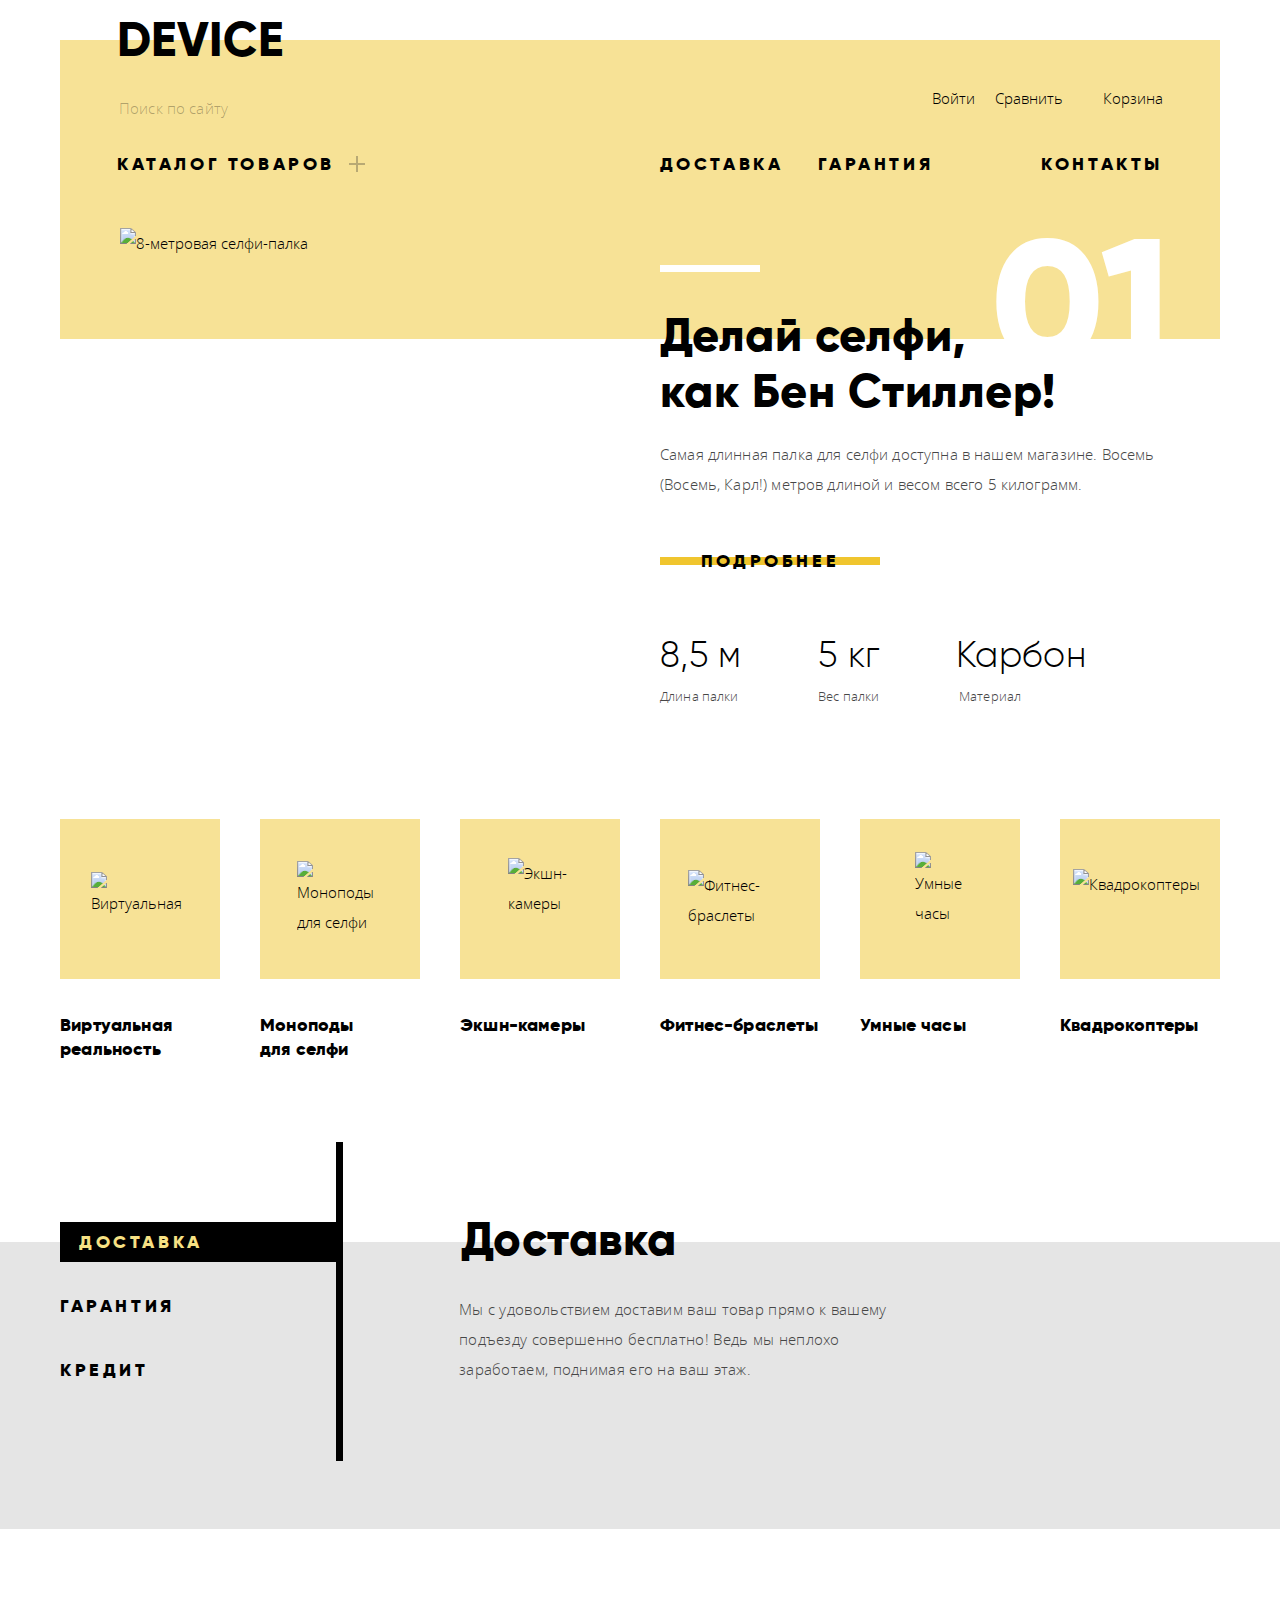
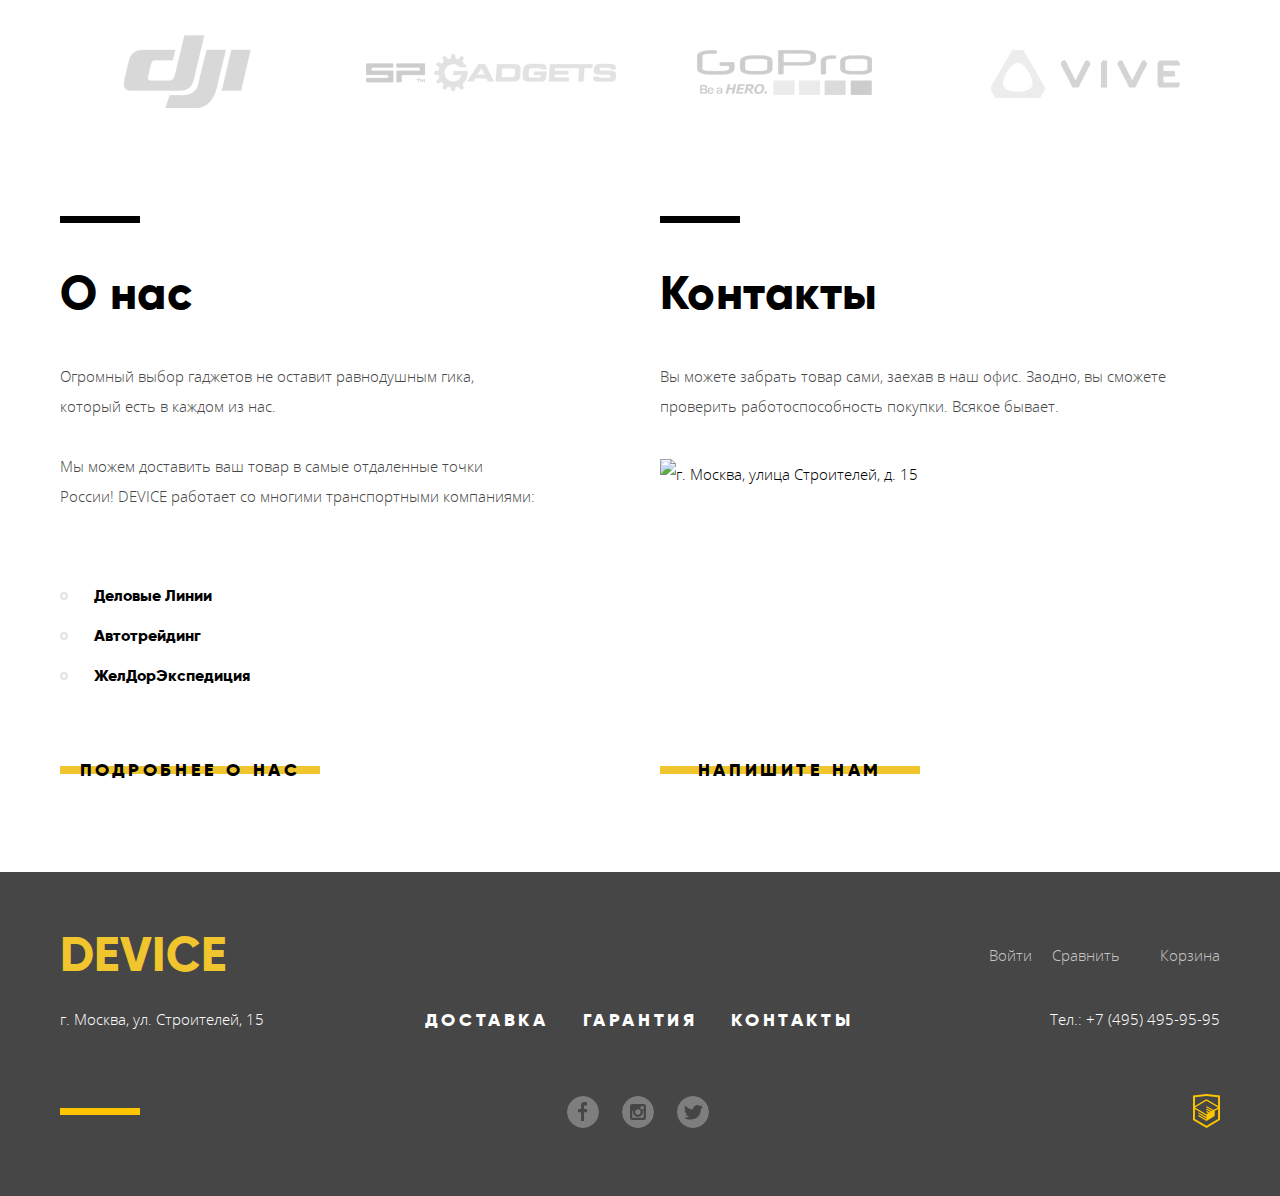
==== commit 8babbab7: "added grid" ====
--- a/index.html
+++ b/index.html
@@ -1,308 +1,339 @@
 <!DOCTYPE html>
 <html lang="ru">
-
-<head>
-  <meta charset="utf-8">
-  <title>HTML Academy: Девайс</title>
-  <link href="css/normalize.min.css" rel="stylesheet">
-  <link href="css/style.css" rel="stylesheet">
-</head>
-
-<body class="page">
-  <header class="header">
-    <a class="header__logo logo">
-      <img class="logo__img" src="img/logo.png" width="163" height="36" alt="Device">
-    </a>
-    <ul class="menu-shop">
-      <li class="search">
-        <form class="search__form" action="https://echo.htmlacademy.ru" method="get">
-          <input class="input search__input" type="text" name="search" placeholder="Поиск по сайту">
-          <button class="button search__button" type="submit">Найти</button>
-        </form>
-      </li>
-      <li class="login">
-        <a href="#" class="login__link">Войти</a>
-      </li>
-      <li class="compare">
-        <a href="#" class="compare__link">Сравнить</a>
-      </li>
-      <li class="cart">
-        <a href="#" class="cart__link">Корзина</a>
-      </li>
-    </ul>
-    <nav class="nav-menu">
-      <ul class="nav-menu__list">
-        <li class="nav-menu__item">
-          <a href="#" class="nav-menu__link">Каталог товаров</a>
-          <ul class="catalog-menu">
-            <li class="catalog-menu__item">
-              <a href="#" class="catalog-menu__link">Виртуальная реальность</a>
-            </li>
-            <li class="catalog-menu__item">
-              <a href="catalog.html" class="catalog-menu__link">Моноподы для селфи</a>
-            </li>
-            <li class="catalog-menu__item">
-              <a href="#" class="catalog-menu__link">Экшн-камеры</a>
-            </li>
-            <li class="catalog-menu__item">
-              <a href="#" class="catalog-menu__link">Фитнес-браслеты</a>
-            </li>
-            <li class="catalog-menu__item">
-              <a href="#" class="catalog-menu__link">Умные часы</a>
-            </li>
-            <li class="catalog-menu__item">
-              <a href="#" class="catalog-menu__link">Квадракоптеры</a>
-            </li>
-          </ul>
-        </li>
-        <li class="nav-menu__item">
-          <a href="#" class="nav-menu__link">Доставка</a>
-        </li>
-        <li class="nav-menu__item">
-          <a href="#" class="nav-menu__link">Гарантия</a>
-        </li>
-        <li class="nav-menu__item">
-          <a href="#" class="nav-menu__link">Контакты</a>
-        </li>
-      </ul>
-    </nav>
-  </header>
-  <main class="main">
-    <h1 class="main__title visually-hidden">Интернет магазин Device</h1>
-    <section class="main-slider">
-      <h2 class="main-slider__title visually-hidden">Рекомендуемые товары</h2>
-      <div class="slide-navigation">
-        <label class="slide-navigation__label" for="slide-control-1">Первый слайд</label>
-        <input id="slide-control-1" class="control slide-navigation__control" type="radio" name="slide-control" checked>
-        <label class="slide-navigation__label" for="slide-control-2">Второй слайд</label>
-        <input id="slide-control-2" class="control slide-navigation__control" type="radio" name="slide-control">
-        <label class="slide-navigation__label" for="slide-control-3">Третий слайд</label>
-        <input id="slide-control-3" class="control slide-navigation__control" type="radio" name="slide-control">
-      </div>
-      <ul class="main-slider__list">
-        <li class="main-slider__item featured-product">
-          <img class="featured-product__img" src="img/slider-1.png" width="384" height="486" alt="8-метровая селфи-палка">
-          <div class="featured-product__info">
-            <h3 class="featured-product__title">Делай селфи,<br> как Бен Стиллер!</h3>
-            <p class="featured-product__description">Самая длинная палка для селфи доступна в нашем магазине. Восемь (Восемь, Карл!) метров длиной и весом всего 5 килограмм.</p>
-            <a href="#" class="featured-product__link">Подробнее</a>
-            <table class="featured-product__characteristics product-characteristics">
-              <tr class="product-characteristics__info">
-                <td class="product-characteristics__value">8,5 м</td>
-                <td class="product-characteristics__value">5 кг</td>
-                <td class="product-characteristics__value">Карбон</td>
-              </tr>
-              <tr class="product-characteristics__info">
-                <td class="product-characteristics__name">Длина палки</td>
-                <td class="product-characteristics__name">Вес палки</td>
-                <td class="product-characteristics__name">Материал</td>
-              </tr>
-            </table>
-          </div>
-        </li>
-        <li class="main-slider__item featured-product">
-          <img class="featured-product__img" src="img/slider-2.png" width="345" height="485" alt="Фитнес-браслет">
-          <div class="featured-product__info">
-            <h3 class="featured-product__title">Худеем<br> правильно!</h3>
-            <p class="featured-product__description">Мотивирующие фитнес-браслеты помогут найти в себе силы не пропускать занятия и соблюдать диету.</p>
-            <a href="#" class="featured-product__link">Подробнее</a>
-            <table class="featured-product__characteristics product-characteristics">
-              <tr class="product-characteristics__info">
-                <td class="product-characteristics__value">48 часов</td>
-              </tr>
-              <tr class="product-characteristics__info">
-                <td class="product-characteristics__name">Без подзарядки</td>
-              </tr>
-            </table>
-          </div>
-        </li>
-        <li class="main-slider__item featured-product">
-          <img class="featured-product__img" src="img/slider-3.png" width="526" height="334" alt="Квадракоптер">
-          <div class="featured-product__info">
-            <h3 class="featured-product__title">Порхает как бабочка,<br> жалит как пчела!</h3>
-            <p class="featured-product__description">Этот обычный, на первый взгляд, квадрокоптер оснащен мощным лазером, замаскированным под стандартную камеру.</p>
-            <a href="#" class="featured-product__link">Подробнее</a>
-            <table class="featured-product__characteristics product-characteristics">
-              <tr class="product-characteristics__info">
-                <td class="product-characteristics__value">48 часов</td>
-              </tr>
-              <tr class="product-characteristics__info">
-                <td class="product-characteristics__name">Без подзарядки</td>
-              </tr>
-            </table>
-          </div>
-        </li>
-      </ul>
-    </section>
-    <section class="home-catalog">
-      <h2 class="home-catalog__title visually-hidden">Каталог товаров</h2>
-      <ul class="home-catalog__list">
-        <li class="home-catalog__item">
-          <a href="#" class="home-catalog__link">
-            <img class="home-catalog__img" src="img/popular-1.svg" width="97" height="55" alt="Виртуальная реальность">
-            <p class="home-catalog__name">Виртуальная реальность</p>
-          </a>
-        </li>
-        <li class="home-catalog__item">
-          <a href="catalog.html" class="home-catalog__link">
-            <img class="home-catalog__img" src="img/popular-2.svg" width="86" height="117" alt="Моноподы для селфи">
-            <p class="home-catalog__name">Моноподы для селфи</p>
-          </a>
-        </li>
-        <li class="home-catalog__item">
-          <a href="#" class="home-catalog__link">
-            <img class="home-catalog__img" src="img/popular-3.svg" width="71" height="87" alt="Экшн-камеры">
-            <p class="home-catalog__name">Экшн-камеры</p>
-          </a>
-        </li>
-        <li class="home-catalog__item">
-          <a href="#" class="home-catalog__link">
-            <img class="home-catalog__img" src="img/popular-4.svg" width="107" height="65" alt="Фитнес-браслеты">
-            <p class="home-catalog__name">Фитнес-браслеты</p>
-          </a>
-        </li>
-        <li class="home-catalog__item">
-          <a href="#" class="home-catalog__link">
-            <img class="home-catalog__img" src="img/popular-5.svg" width="56" height="98" alt="Умные часы">
-            <p class="home-catalog__name">Умные часы</p>
-          </a>
-        </li>
-        <li class="home-catalog__item">
-          <a href="#" class="home-catalog__link">
-            <img class="home-catalog__img" src="img/popular-6.svg" width="132" height="69" alt="Квадрокоптеры">
-            <p class="home-catalog__name">Квадрокоптеры</p>
-          </a>
-        </li>
-      </ul>
-    </section>
-    <section class="home-services">
-      <h2 class="home-services__title visually-hidden">Услуги магазина</h2>
-      <div class="tabs">
-        <ul class="tabs__list">
-          <li class="tabs__item tabs__item--active">Доставка</li>
-          <li class="tabs__item">Гарантия</li>
-          <li class="tabs__item">Кредит</li>
+  <head>
+    <meta charset="utf-8">
+    <title>HTML Academy: Девайс</title>
+    <link href="css/normalize.min.css" rel="stylesheet">
+    <link href="css/style.css" rel="stylesheet">
+  </head>
+  <body class="page">
+    <header class="header container">
+      <a class="header__logo logo">Device</a>
+      <div class="menu-shop">
+        <div class="search">
+          <form class="search__form" action="https://echo.htmlacademy.ru" method="get">
+            <input class="input search__input" type="text" name="search" placeholder="Поиск по сайту">
+            <button class="button search__button" type="submit">Найти</button>
+          </form>
+        </div>
+        <ul class="nav-user list-unstyled">
+          <li class="nav-user__login">
+            <a href="#" class="nav-user__link">Войти</a>
+          </li>
+        </ul>
+        <ul class="nav-order list-unstyled">
+          <li class="nav-order__compare">
+            <a href="#" class="nav-order__link">Сравнить</a>
+          </li>
+          <li class="nav-order__cart">
+            <a href="#" class="nav-order__link">Корзина</a>
+          </li>
         </ul>
       </div>
-      <div class="features">
-        <ul class="features__list">
-          <li class="features__item">
-            <h3 class="features__title">Доставка</h3>
-            <p class="features__text">Мы с удовольствием доставим ваш товар прямо к вашему подъезду совершенно бесплатно! Ведь мы неплохо заработаем, поднимая его на ваш этаж.</p>
-          </li>
-          <li class="features__item">
-            <h3 class="features__title">Гарантия</h3>
-            <p class="features__text">Если из-за возгорания купленного у нас товара у вас сгорит дом — не переживайте, мы выдадим вам новый. Товар, не дом, конечно же.</p>
-          </li>
-          <li class="features__item">
-            <h3 class="features__title">Кредит</h3>
-            <p class="features__text">Залезть в долговую яму стало проще! Кредитные консультанты подберут для вас наиболее выгодные условия кредита. Выгодные для нашего банка, разумеется.</p>
+      <nav class="nav-menu">
+        <ul class="nav-menu__list list-unstyled">
+          <li class="nav-menu__item nav-menu__item--catalog">
+            <a href="#" class="nav-menu__link nav-menu__link--catalog">Каталог товаров</a>
+            <div class="catalog-menu">
+              <ul class="catalog-menu__list list-unstyled">
+                <li class="catalog-menu__item">
+                  <a href="#" class="catalog-menu__link">Виртуальная реальность</a>
+                </li>
+                <li class="catalog-menu__item">
+                  <a href="catalog.html" class="catalog-menu__link">Моноподы для селфи</a>
+                </li>
+                <li class="catalog-menu__item">
+                  <a href="#" class="catalog-menu__link">Экшн-камеры</a>
+                </li>
+              </ul>
+              <ul class="catalog-menu__list list-unstyled">
+                <li class="catalog-menu__item">
+                  <a href="#" class="catalog-menu__link">Фитнес-браслеты</a>
+                </li>
+                <li class="catalog-menu__item">
+                  <a href="#" class="catalog-menu__link">Умные часы</a>
+                </li>
+              </ul>
+              <ul class="catalog-menu__list list-unstyled">
+                <li class="catalog-menu__item">
+                  <a href="#" class="catalog-menu__link">Квадракоптеры</a>
+                </li>
+              </ul>
+            </div>
+          </li>
+          <li class="nav-menu__item">
+            <a href="#" class="nav-menu__link">Доставка</a>
+          </li>
+          <li class="nav-menu__item">
+            <a href="#" class="nav-menu__link">Гарантия</a>
+          </li>
+          <li class="nav-menu__item">
+            <a href="#" class="nav-menu__link">Контакты</a>
           </li>
         </ul>
+      </nav>
+    </header>
+    <main class="main">
+      <div class="container">
+        <h1 class="main__title visually-hidden">Интернет магазин Device</h1>
+        <section class="main-slider">
+          <h2 class="main-slider__title visually-hidden">Рекомендуемые товары</h2>
+          <ul class="main-slider__list list-unstyled">
+            <li class="main-slider__item featured-product">
+              <img class="featured-product__img" src="img/slider-1.png" width="384" height="486" alt="8-метровая селфи-палка">
+              <div class="featured-product__info">
+                <h3 class="featured-product__title">Делай селфи,<br> как Бен Стиллер!</h3>
+                <p class="featured-product__description">Самая длинная палка для селфи доступна в нашем магазине. Восемь (Восемь, Карл!) метров длиной и весом всего 5 килограмм.</p>
+                <a href="#" class="button button--primary featured-product__link">Подробнее</a>
+                <table class="featured-product__characteristics product-characteristics">
+                  <tr class="product-characteristics__info">
+                    <td class="product-characteristics__value">8,5 м</td>
+                    <td class="product-characteristics__value">5 кг</td>
+                    <td class="product-characteristics__value">Карбон</td>
+                  </tr>
+                  <tr class="product-characteristics__info">
+                    <td class="product-characteristics__name">Длина палки</td>
+                    <td class="product-characteristics__name">Вес палки</td>
+                    <td class="product-characteristics__name">Материал</td>
+                  </tr>
+                </table>
+              </div>
+            </li>
+            <li class="main-slider__item featured-product">
+              <img class="featured-product__img" src="img/slider-2.png" width="345" height="485" alt="Фитнес-браслет">
+              <div class="featured-product__info">
+                <h3 class="featured-product__title">Худеем<br> правильно!</h3>
+                <p class="featured-product__description">Мотивирующие фитнес-браслеты помогут найти в себе силы не пропускать занятия и соблюдать диету.</p>
+                <a href="#" class="featured-product__link">Подробнее</a>
+                <table class="featured-product__characteristics product-characteristics">
+                  <tr class="product-characteristics__info">
+                    <td class="product-characteristics__value">48 часов</td>
+                  </tr>
+                  <tr class="product-characteristics__info">
+                    <td class="product-characteristics__name">Без подзарядки</td>
+                  </tr>
+                </table>
+              </div>
+            </li>
+            <li class="main-slider__item featured-product">
+              <img class="featured-product__img" src="img/slider-3.png" width="526" height="334" alt="Квадракоптер">
+              <div class="featured-product__info">
+                <h3 class="featured-product__title">Порхает как бабочка,<br> жалит как пчела!</h3>
+                <p class="featured-product__description">Этот обычный, на первый взгляд, квадрокоптер оснащен мощным лазером, замаскированным под стандартную камеру.</p>
+                <a href="#" class="featured-product__link">Подробнее</a>
+                <table class="featured-product__characteristics product-characteristics">
+                  <tr class="product-characteristics__info">
+                    <td class="product-characteristics__value">48 часов</td>
+                  </tr>
+                  <tr class="product-characteristics__info">
+                    <td class="product-characteristics__name">Без подзарядки</td>
+                  </tr>
+                </table>
+              </div>
+            </li>
+            <div class="slide-navigation">
+              <label class="slide-navigation__label" for="slide-control-1">Первый слайд</label>
+              <input id="slide-control-1" class="control slide-navigation__control" type="radio" name="slide-control" checked>
+              <label class="slide-navigation__label" for="slide-control-2">Второй слайд</label>
+              <input id="slide-control-2" class="control slide-navigation__control" type="radio" name="slide-control">
+              <label class="slide-navigation__label" for="slide-control-3">Третий слайд</label>
+              <input id="slide-control-3" class="control slide-navigation__control" type="radio" name="slide-control">
+            </div>
+          </ul>
+        </section>
+        <section class="home-catalog">
+          <h2 class="home-catalog__title visually-hidden">Каталог товаров</h2>
+          <ul class="home-catalog__list list-unstyled">
+            <li class="home-catalog__item">
+              <a href="#" class="home-catalog__link">
+                <div class="home-catalog__wrapper">
+                  <img class="home-catalog__img home-catalog__img--virtual-reality" src="img/popular-1.svg" width="97" height="55" alt="Виртуальная реальность">
+                </div>
+                <p class="home-catalog__name">Виртуальная реальность</p>
+              </a>
+            </li>
+            <li class="home-catalog__item">
+              <a href="catalog.html" class="home-catalog__link">
+                <div class="home-catalog__wrapper">
+                  <img class="home-catalog__img home-catalog__img--monopods-for-selfie" src="img/popular-2.svg" width="86" height="117" alt="Моноподы для селфи">
+                </div>
+                <p class="home-catalog__name">Моноподы для&nbsp;селфи</p>
+              </a>
+            </li>
+            <li class="home-catalog__item">
+              <a href="#" class="home-catalog__link">
+                <div class="home-catalog__wrapper">
+                  <img class="home-catalog__img home-catalog__img--action-cameras" src="img/popular-3.svg" width="71" height="87" alt="Экшн-камеры">
+                </div>
+                <p class="home-catalog__name">Экшн-камеры</p>
+              </a>
+            </li>
+            <li class="home-catalog__item">
+              <a href="#" class="home-catalog__link">
+                <div class="home-catalog__wrapper">
+                  <img class="home-catalog__img home-catalog__img--fitness-bracelet" src="img/popular-4.svg" width="107" height="65" alt="Фитнес-браслеты">
+                </div>
+                <p class="home-catalog__name">Фитнес-браслеты</p>
+              </a>
+            </li>
+            <li class="home-catalog__item">
+              <a href="#" class="home-catalog__link">
+                <div class="home-catalog__wrapper">
+                  <img class="home-catalog__img home-catalog__img--smart-watch" src="img/popular-5.svg" width="56" height="98" alt="Умные часы">
+                </div>
+                <p class="home-catalog__name">Умные часы</p>
+              </a>
+            </li>
+            <li class="home-catalog__item">
+              <a href="#" class="home-catalog__link">
+                <div class="home-catalog__wrapper">
+                  <img class="home-catalog__img home-catalog__img--quadrocopter" src="img/popular-6.svg" width="132" height="69" alt="Квадрокоптеры">
+                </div>
+                <p class="home-catalog__name">Квадрокоптеры</p>
+              </a>
+            </li>
+          </ul>
+        </section>
       </div>
+      <section class="home-services">
+        <div class="container home-services__wrapper">
+          <h2 class="home-services__title visually-hidden">Услуги магазина</h2>
+          <div class="tabs">
+            <ul class="tabs__list list-unstyled">
+              <li class="tabs__item tabs__item--active">Доставка</li>
+              <li class="tabs__item">Гарантия</li>
+              <li class="tabs__item">Кредит</li>
+            </ul>
+          </div>
+          <div class="features">
+            <ul class="features__list list-unstyled">
+              <li class="features__item features__item--delivery">
+                <h3 class="features__title">Доставка</h3>
+                <p class="features__text">Мы с удовольствием доставим ваш товар прямо к вашему подъезду совершенно бесплатно! Ведь мы неплохо заработаем, поднимая его на ваш этаж.</p>
+              </li>
+              <li class="features__item features__item--warranty">
+                <h3 class="features__title">Гарантия</h3>
+                <p class="features__text">Если из-за возгорания купленного у нас товара у вас сгорит дом — не переживайте, мы выдадим вам новый. Товар, не дом, конечно же.</p>
+              </li>
+              <li class="features__item features__item--credit">
+                <h3 class="features__title">Кредит</h3>
+                <p class="features__text">Залезть в долговую яму стало проще! Кредитные консультанты подберут для вас наиболее выгодные условия кредита. Выгодные для нашего банка, разумеется.</p>
+              </li>
+            </ul>
+          </div>
+        </div>
+      </section>
+      <section class="brands container">
+        <h2 class="brands__title visually-hidden">Бренды</h2>
+        <ul class="brands__list list-unstyled">
+          <li class="brands__item brands__item--dji"></li>
+          <li class="brands__item brands__item--sp-gadgets"></li>
+          <li class="brands__item brands__item--gopro"></li>
+          <li class="brands__item brands__item--vive"></li>
+        </ul>
+      </section>
+      <div class="main__contacts container">
+        <section class="about-us">
+          <h2 class="about-us__title">О нас</h2>
+          <p class="about-us__text">Огромный выбор гаджетов не оставит равнодушным гика, который есть в каждом из нас.</p>
+          <p class="about-us__text">Мы можем доставить ваш товар в самые отдаленные точки России! DEVICE работает со многими транспортными компаниями:</p>
+          <ul class="transport-companies list-unstyled">
+            <li class="transport-companies__item">Деловые Линии</li>
+            <li class="transport-companies__item">Автотрейдинг</li>
+            <li class="transport-companies__item">ЖелДорЭкспедиция</li>
+          </ul>
+          <a href="#" class="button button--primary about-us__button">Подробнее о нас</a>
+        </section>
+        <section class="contacts">
+          <h2 class="contacts__title">Контакты</h2>
+          <p class="contacts__text">Вы можете забрать товар сами, заехав в наш офис. Заодно, вы сможете проверить работоспособность покупки. Всякое бывает.</p>
+          <a class="contacts__map contacts-map">
+            <img class="contacts-map__img" src="img/map.jpg" width="560" height="222" alt="г. Москва, улица Строителей, д. 15">
+          </a>
+          <a href="#" class="button button--primary contacts__button">Напишите нам</a>
+        </section>
+      </div>
+    </main>
+    <footer class="footer">
+      <div class="container">
+        <div class="footer__top">
+          <a class="logo footer__logo">Device</a>
+          <ul class="nav-user nav-user--footer list-unstyled">
+            <li class="nav-user__login">
+              <a href="#" class="nav-user__link nav-user__link--footer">Войти</a>
+            </li>
+          </ul>
+          <ul class="nav-order list-unstyled">
+            <li class="nav-order__compare">
+              <a href="#" class="nav-order__link nav-order__link--footer">Сравнить</a>
+            </li>
+            <li class="nav-order__cart">
+              <a href="#" class="nav-order__link nav-order__link--footer">Корзина</a>
+            </li>
+          </ul>
+        </div>
+        <div class="footer__middle">
+          <p class="footer__address">г. Москва, ул. Строителей, 15</p>
+          <div class="footer-nav">
+            <ul class="footer-nav__list list-unstyled">
+              <li class="footer-nav__item">
+                <a href="#" class="footer-nav__link">Доставка</a>
+              </li>
+              <li class="footer-nav__item">
+                <a href="#" class="footer-nav__link">Гарантия</a>
+              </li>
+              <li class="footer-nav__item">
+                <a href="#" class="footer-nav__link">Контакты</a>
+              </li>
+            </ul>
+          </div>
+          <a href="tel:84954959595" class="footer__phone">Тел.: +7 (495) 495-95-95</a>
+        </div>
+        <div class="footer__bottom footer__bottom--line-center">
+          <div class="social">
+            <ul class="social__list list-unstyled">
+              <li class="social__item">
+                <a href="#" class="social__link social__link--facebook"><span class="visually-hidden">Facebook</span></a>
+              </li>
+              <li class="social__item">
+                <a href="#" class="social__link social__link--instagram"><span class="visually-hidden">Instagram</span></a>
+              </li>
+              <li class="social__item">
+                <a href="#" class="social__link social__link--twitter"><span class="visually-hidden">Twitter</span></a>
+              </li>
+            </ul>
+          </div>
+          <p class="copyright">
+            <a href="https://htmlacademy.ru/intensive/htmlcss" class="copyright__link" target="_blank"><span class="visually-hidden">HTML Academy</span></a>
+          </p>
+        </div>
+      </div>
+    </footer>
+    <section class="map">
+      <button class="button button--close" type="button"><span class="visually-hidden">Закрыть всплывающее окно</span></button>
+      <h2 class="map__title visually-hidden">Карта</h2>
+      <img class="map__img" src="img/map-big.jpg" width="960" height="559" alt="Наш офис на карте">
     </section>
-    <section class="brands">
-      <h2 class="brands__title visually-hidden">Бренды</h2>
-      <ul class="brands__list">
-        <li class="brands__item"></li>
-        <li class="brands__item"></li>
-        <li class="brands__item"></li>
-        <li class="brands__item"></li>
-      </ul>
+    <section class="write-us">
+      <button class="button button--close" type="button"><span class="visually-hidden">Закрыть всплывающее окно</span></button>
+      <h2 class="write-us__title visually-hidden">Написать нам</h2>
+      <form action="https://echo.htmlacademy.ru" class="write-us__form" method="post">
+        <fieldset class="fieldset">
+          <div class="form-field">
+            <label class="form-field__label" for="name">Ваше имя</label>
+            <input id="name" class="input form-field__input" type="text" placeholder="Имя фамилия" name="name">
+          </div>
+          <div class="form-field">
+            <label class="form-field__label" for="email">Ваш e-mail</label>
+            <input id="email" class="input form-field__input" type="email" placeholder="email@example.com" name="email">
+          </div>
+          <div class="form-field">
+            <label class="form-field__label" for="message">Текст письма</label>
+            <textarea id="message" class="textarea form-field__textarea" placeholder="В свободной форме" name="message"></textarea>
+          </div>
+          <button class="button button--submit" type="submit">Отправить</button>
+        </fieldset>
+      </form>
     </section>
-    <section class="about-us">
-      <h2 class="about-us__title">О нас</h2>
-      <p class="about-us__text">Огромный выбор гаджетов не оставит равнодушным гика, который есть в каждом из нас.</p>
-      <p class="about-us__text">Мы можем доставить ваш товар в самые отдаленные точки России! DEVICE работает со многими транспортными компаниями:</p>
-      <ul class="transport-companies">
-        <li class="transport-companies__item">Деловые Линии</li>
-        <li class="transport-companies__item">Автотрейдинг</li>
-        <li class="transport-companies__item">ЖелДорЭкспедиция</li>
-      </ul>
-      <a href="#" class="button about-us__button">Подробнее о нас</a>
-    </section>
-    <section class="contacts">
-      <h2 class="contacts__title">Контакты</h2>
-      <p class="contacts__text">Вы можете забрать товар сами, заехав в наш офис. Заодно, вы сможете проверить работоспособность покупки. Всякое бывает.</p>
-      <div class="contacts__map"></div>
-      <a href="#" class="button contacts__button">Напишите нам</a>
-    </section>
-  </main>
-  <footer class="footer">
-    <div class="container">
-      <a class="logo footer__logo">
-        <img class="logo__img logo__img--footer" src="img/footer-logo.png" width="167" height="54" alt="Device">
-      </a>
-      <p class="footer__address">г. Москва, ул. Строителей, 15</p>
-      <div class="footer-nav">
-        <ul class="footer-nav__list">
-          <li class="footer-nav__item">
-            <a href="#" class="footer-nav__link">Доставка</a>
-          </li>
-          <li class="footer-nav__item">
-            <a href="#" class="footer-nav__link">Гарантия</a>
-          </li>
-          <li class="footer-nav__item">
-            <a href="#" class="footer-nav__link">Контакты</a>
-          </li>
-        </ul>
-      </div>
-      <div class="social">
-        <ul class="social__list">
-          <li class="social__item">
-            <a href="#" class="social__link">Facebook</a>
-          </li>
-          <li class="social__item">
-            <a href="#" class="social__link">Instagram</a>
-          </li>
-          <li class="social__item">
-            <a href="#" class="social__link">Twitter</a>
-          </li>
-        </ul>
-      </div>
-      <ul class="footer__additional-menu">
-        <li class="login login--footer">
-          <a href="#" class="login__link login__link--footer">Войти</a>
-        </li>
-        <li class="compare compare--footer">
-          <a href="#" class="compare__link login__link--footer">Сравнить</a>
-        </li>
-        <li class="cart cart--foter">
-          <a href="#" class="cart__link login__link--footer">Корзина</a>
-        </li>
-      </ul>
-      <a href="tel:84954959595" class="footer__phone">Тел.: +7 (495) 495-95-95</a>
-      <p class="copyright">
-        <a href="https://htmlacademy.ru/intensive/htmlcss" class="copyright__link" target="_blank">HTML Academy</a>
-      </p>
-    </div>
-  </footer>
-  <section class="map">
-    <button class="button button--close" type="button">Закрыть всплывающее окно</button>
-    <h2 class="map__title visually-hidden">Карта</h2>
-    <img class="map__img" src="img/map-big.jpg" width="960" height="559" alt="Наш офис на карте">
-  </section>
-  <section class="write-us">
-    <button class="button button--close" type="button">Закрыть всплывающее окно</button>
-    <h2 class="write-us__title visually-hidden">Написать нам</h2>
-    <form action="https://echo.htmlacademy.ru" class="write-us__form" method="post">
-      <fieldset class="fieldset">
-        <div class="form-field">
-          <label class="form-field__label" for="name">Ваше имя</label>
-          <input id="name" class="input form-field__input" type="text" placeholder="Имя фамилия" name="name">
-        </div>
-        <div class="form-field">
-          <label class="form-field__label" for="email">Ваш e-mail</label>
-          <input id="email" class="input form-field__input" type="email" placeholder="email@example.com" name="email">
-        </div>
-        <div class="form-field">
-          <label class="form-field__label" for="message">Текст письма</label>
-          <textarea id="message" class="textarea form-field__textarea" placeholder="В свободной форме" name="message"></textarea>
-        </div>
-        <button class="button button--submit" type="submit">Отправить</button>
-      </fieldset>
-    </form>
-  </section>
-</body>
-
-</html>
+  </body>
+</html>--- a/css/style.css
+++ b/css/style.css
@@ -1,41 +1,41 @@
 @font-face {
+  font-weight: 300;
+  font-family: "Open Sans";
+  font-style: normal;
+  src: local("Open Sans Light"), local("OpenSans-Light"),
+  url("../fonts/opensanslight.woff2") format("woff2"),
+  url("../fonts/opensanslight.woff") format("woff");
   font-display: swap;
+}
+
+@font-face {
+  font-weight: 400;
   font-family: "Open Sans";
-  src: local("Open Sans Light"), local("OpenSans-Light"),
-  url("../fonts/opensanslight.woff") format("woff"),
-  url("../fonts/opensanslight.woff2") format("woff2");
+  font-style: normal;
+  src: local("Open Sans Regular"), local("OpenSans-Regular"),
+  url("../fonts/opensans.woff2") format("woff2"),
+  url("../fonts/opensans.woff") format("woff");
+  font-display: swap;
+}
+
+@font-face {
   font-weight: 300;
+  font-family: "Gilroy";
   font-style: normal;
+  src: local("Gilroy Light"), local("Gilroy-Light"),
+  url("../fonts/gilroylight.woff2") format("woff2"),
+  url("../fonts/gilroylight.woff") format("woff");
+  font-display: swap;
 }
 
 @font-face {
+  font-weight: 800;
+  font-family: "Gilroy";
+  font-style: normal;
+  src: local("Gilroy ExtraBold"), local("Gilroy-ExtraBold"),
+  url("../fonts/gilroyextrabold.woff2") format("woff2"),
+  url("../fonts/gilroyextrabold.woff") format("woff");
   font-display: swap;
-  font-family: "Open Sans";
-  src: local("Open Sans Regular"), local("OpenSans-Regular"),
-  url("../fonts/opensans.woff") format("woff"),
-  url("../fonts/opensans.woff2") format("woff2");
-  font-weight: 400;
-  font-style: normal;
-}
-
-@font-face {
-  font-display: swap;
-  font-family: "Gilroy";
-  src: local("Gilroy Light"), local("Gilroy-Light"),
-  url("../fonts/gilroylight.woff") format("woff"),
-  url("../fonts/gilroylight.woff2") format("woff2");
-  font-weight: 300;
-  font-style: normal;
-}
-
-@font-face {
-  font-display: swap;
-  font-family: "Gilroy";
-  src: local("Gilroy ExtraBold"), local("Gilroy-ExtraBold"),
-  url("../fonts/gilroyextrabold.woff") format("woff"),
-  url("../fonts/gilroyextrabold.woff2") format("woff2");
-  font-weight: 800;
-  font-style: normal;
 }
 
 html {
@@ -51,11 +51,11 @@
 .page {
   margin: 0;
   padding: 0;
+  font-weight: 300;
+  font-size: 15px;
+  line-height: 30px;
+  font-family: "Open Sans", "Arial", sans-serif;
   color: black;
-  font-family: "Open Sans", "Arial", sans-serif;
-  font-size: 15px;
-  font-weight: 300;
-  line-height: 30px;
 }
 
 a {
@@ -71,19 +71,86 @@
   color: rgba(0, 0, 0, 0.3);
 }
 
+.list-unstyled {
+  margin: 0;
+  padding: 0;
+  list-style: none;
+}
+
 .input,
-.textarea,
+.textarea {
+  font-weight: 300;
+  font-size: 15px;
+  line-height: 30px;
+  font-family: "Open Sans", "Arial", sans-serif;
+  border: none;
+}
+
 .button {
-  font-family: "Open Sans", "Arial", sans-serif;
-  font-size: 15px;
-  font-weight: 300;
-  line-height: 30px;
+  padding: 0;
+  font-weight: 800;
+  font-size: 18px;
+  line-height: 24px;
+  font-family: "Gilroy", "Arial", sans-serif;
+  color: black;
+  text-transform: uppercase;
+  background-color: transparent;
   border: none;
+}
+
+.button--primary {
+  position: relative;
+  z-index: 0;
+  display: block;
+  min-height: 40px;
+  padding: 8px 5px;
+  vertical-align: middle;
+  text-align: center;
+}
+
+.button--primary::before {
+  content: "";
+  position: absolute;
+  top: 50%;
+  left: 0;
+  z-index: -1;
+  width: inherit;
+  height: 8px;
+  color: black;
+  background-color: #f0c52e;
+  transform: translateY(-50%);
+  transition: all 0.2s ease;
+}
+
+.button--primary:hover {
+  color: black;
+}
+
+.button--primary:hover::before {
+  height: 100%;
+}
+
+.button--close {
+  background-color: #f7e296;
+}
+
+.button--close:hover {
+  background-color: #f0c52e;
+}
+
+.button--close:focus {
+  background-color: #faedc0;
 }
 
 .input:focus,
 .textarea:focus {
+  border: none;
   outline: none;
+}
+
+.fieldset {
+  margin: 0;
+  padding: 0;
   border: none;
 }
 
@@ -95,8 +162,28 @@
   clip: rect(0 0 0 0);
 }
 
+.container {
+  width: 1160px;
+  margin-right: auto;
+  margin-left: auto;
+}
+
 .header {
+  position: relative;
+  max-height: 228px;
+  padding: 16px 57px 60px 57px;
   background-color: #f7e296;
+  box-shadow: inset 0 40px 0 0 white;
+}
+
+.logo {
+  font-weight: 800;
+  font-size: 48px;
+  line-height: 48px;
+  font-family: "Gilroy", "Arial", sans-serif;
+  color: black;
+  text-transform: uppercase;
+  letter-spacing: 0.48px;
 }
 
 .logo:hover {
@@ -107,9 +194,30 @@
   opacity: 0.3;
 }
 
+.header__logo {
+  display: flex;
+  margin-bottom: 19px;
+}
+
+.menu-shop {
+  display: flex;
+  align-items: flex-start;
+  margin-bottom: 20px;
+}
+
+.search {
+  width: 440px;
+  margin-right: auto;
+}
+
+.search__form {
+  display: flex;
+}
+
 .search__input {
+  width: 355px;
+  letter-spacing: 0.15px;
   background-color: transparent;
-  letter-spacing: 0.15px;
 }
 
 .search__input::placeholder {
@@ -117,9 +225,11 @@
 }
 
 .search__button {
+  width: 85px;
+  height: 49px;
   background: transparent;
   box-shadow: inset 0 0 0 2px black;
-  opacity: 0;
+  visibility: hidden;
 }
 
 .search__button:hover {
@@ -133,26 +243,141 @@
 }
 
 .search__form:focus-within .search__button {
-  opacity: 1;
+  visibility: visible;
 }
 
 .search__button:focus {
   color: rgba(255, 255, 255, 0.3);
 }
 
-.login__link,
-.compare__link,
-.cart__link {
-  letter-spacing: 0.15px;
+.nav-user,
+.nav-order {
+  display: flex;
+}
+
+.nav-user__login {
+  margin-right: 20px;
+}
+
+.nav-order__compare {
+  margin-right: 40px;
+}
+
+.nav-menu__list {
+  display: flex;
+  justify-content: space-between;
+  align-items: flex-start;
+}
+
+.nav-menu__item {
+  display: flex;
+}
+
+.nav-menu__item:nth-child(2) {
+  margin-right: 35px;
+  margin-left: auto;
+}
+
+.nav-menu__item:nth-child(3) {
+  margin-right: 108px;
 }
 
 .nav-menu__link {
-  font-family: "Gilroy", "Arial", sans-serif;
+  font-weight: 800;
   font-size: 18px;
-  font-weight: 800;
   line-height: 24px;
+  font-family: "Gilroy", "Arial", sans-serif;
   text-transform: uppercase;
   letter-spacing: 3.6px;
+}
+
+.catalog-menu {
+  position: absolute;
+  bottom: -110px;
+  left: 0;
+  z-index: 2;
+  display: flex;
+  width: 100%;
+  max-height: 160px;
+  padding-top: 20px;
+  padding-bottom: 43px;
+  padding-left: 60px;
+  background-color: #f7e296;
+  visibility: hidden;
+}
+
+.catalog-menu__list {
+  display: flex;
+  flex-direction: column;
+  justify-content: flex-start;
+}
+
+.catalog-menu__item {
+  padding-right: 59px;
+}
+
+.nav-menu__link--catalog {
+  position: relative;
+  padding-right: 30px;
+}
+
+.nav-menu__link--catalog::before,
+.nav-menu__link--catalog::after {
+  content: "";
+  position: absolute;
+  top: 0;
+  right: 0;
+  bottom: 0;
+  width: 16px;
+  height: 2px;
+  margin: auto;
+  background-color: #b8a974;
+}
+
+.nav-menu__link--catalog::after {
+  transform: rotate(90deg);
+}
+
+.nav-menu__item--catalog:hover .catalog-menu,
+.nav-menu__link--catalog:focus + .catalog-menu {
+  visibility: visible;
+}
+
+.main-slider {
+  margin-bottom: 105px;
+  box-shadow: inset 0 111px 0 0 #f7e296;
+}
+
+.main-slider__list {
+  margin-right: 60px;
+  margin-left: 60px;
+  counter-reset: section;
+}
+
+.main-slider__item {
+  position: relative;
+}
+
+.main-slider__item::before {
+  content: "0" counter(section);
+  position: absolute;
+  top: -15px;
+  right: -12px;
+  font-weight: bold;
+  font-size: 179px;
+  line-height: 179px;
+  font-family: "Gilroy", "Arial", sans-serif;
+  color: white;
+  counter-increment: section;
+}
+
+.slide-navigation {
+  display: none;
+}
+
+.main-slider__item:not(:first-child),
+.features__item:not(:first-child) {
+  display: none;
 }
 
 .catalog-menu__link {
@@ -160,51 +385,138 @@
   letter-spacing: 0.15px;
 }
 
+.featured-product {
+  display: flex;
+  justify-content: space-between;
+}
+
+.featured-product__info {
+  position: relative;
+  width: 500px;
+  padding-top: 79px;
+}
+
+.featured-product__info::before {
+  content: "";
+  position: absolute;
+  top: 37px;
+  width: 100px;
+  height: 7px;
+  background-color: white;
+}
+
 .featured-product__title {
-  font-family: "Gilroy", "Arial", sans-serif;
+  margin-top: 0;
+  margin-bottom: 20px;
+  font-weight: 800;
   font-size: 47px;
-  font-weight: 800;
   line-height: 56px;
+  font-family: "Gilroy", "Arial", sans-serif;
   letter-spacing: 0.47px;
 }
 
 .featured-product__description {
+  margin-top: 0;
+  margin-bottom: 42px;
+  padding-right: 5px;
   color: #464646;
-  line-height: 36px;
   letter-spacing: 0.15px;
 }
 
 .featured-product__link {
-  font-family: "Gilroy", "Arial", sans-serif;
-  font-size: 18px;
-  font-weight: 800;
-  line-height: 24px;
+  width: 220px;
   letter-spacing: 3.6px;
-  text-transform: uppercase;
+}
+
+.featured-product__characteristics {
+  width: 100%;
+  margin-top: 50px;
+  border-collapse: collapse;
 }
 
 .product-characteristics__value {
+  padding: 0;
   font-size: 36px;
   line-height: 48px;
+  font-family: "Gilroy", "Arial", sans-serif;
   letter-spacing: 0.36px;
 }
 
+.product-characteristics__value:nth-child(1) {
+  width: 158px;
+}
+
+.product-characteristics__value:nth-child(2) {
+  width: 138px;
+}
+
 .product-characteristics__name {
-  color: #464646;
+  padding: 0;
+  padding-top: 7px;
   font-size: 13px;
   line-height: 20px;
+  color: #464646;
   letter-spacing: 0.13px;
 }
 
-.home-catalog__link {
+.product-characteristics__name:nth-child(3) {
+  padding-left: 3px;
+}
+
+.home-catalog__list {
+  display: flex;
+  justify-content: space-between;
+  margin-bottom: 81px;
+}
+
+.home-catalog__item {
+  width: 160px;
+}
+
+.home-catalog__wrapper {
+  display: flex;
+  justify-content: center;
+  align-items: center;
+  width: 160px;
+  height: 160px;
+  margin-bottom: 34px;
   background-color: #f7e296;
 }
 
-.home-catalog__link:hover {
+.home-catalog__img--virtual-reality {
+  margin-right: 2px;
+}
+
+.home-catalog__img--monopods-for-selfie {
+  margin-top: auto;
+  margin-bottom: 1px;
+}
+
+.home-catalog__img--action-cameras {
+  margin-top: 5px;
+  margin-left: 7px;
+}
+
+.home-catalog__img--fitness-bracelet {
+  margin-top: 7px;
+  margin-left: 2px;
+}
+
+.home-catalog__img--smart-watch {
+  margin-top: 3px;
+  margin-left: 5px;
+}
+
+.home-catalog__img--quadrocopter {
+  margin-top: 8px;
+  margin-right: 3px;
+}
+
+.home-catalog__link:hover .home-catalog__wrapper {
   background-color: #f0c52e;
 }
 
-.home-catalog__link:focus {
+.home-catalog__link:focus .home-catalog__wrapper {
   background-color: #f0c52e;
 }
 
@@ -214,73 +526,280 @@
 }
 
 .home-catalog__name {
-  font-family: "Gilroy", "Arial", sans-serif;
+  margin: 0;
+  font-weight: 800;
   font-size: 18px;
-  font-weight: 800;
   line-height: 24px;
-  letter-spacing: 3.6px;
+  font-family: "Gilroy", "Arial", sans-serif;
+  letter-spacing: 0.18px;
 }
 
 .home-services {
   background-color: #e5e5e5;
+  box-shadow: inset 0 100px 0 0 white;
+}
+
+.home-services__wrapper {
+  display: flex;
+}
+
+.tabs {
+  position: relative;
+  width: 280px;
+}
+
+.tabs::after {
+  content: "";
+  position: absolute;
+  top: 0;
+  right: -3px;
+  width: 7px;
+  height: 319px;
+  background-color: black;
+}
+
+.tabs__list {
+  margin-top: 80px;
 }
 
 .tabs__item {
-  font-family: "Gilroy", "Arial", sans-serif;
+  display: flex;
+  align-items: center;
+  height: 40px;
+  margin-bottom: 24px;
+  font-weight: 800;
   font-size: 18px;
-  font-weight: 800;
+  font-family: "Gilroy", "Arial", sans-serif;
+  text-transform: uppercase;
   letter-spacing: 3.6px;
-  text-transform: uppercase;
 }
 
 .tabs__item--active {
+  padding-left: 19px;
   color: #f7e184;
+  background-color: black;
+}
+
+.features {
+  flex-grow: 1;
+}
+
+.features__list {
+  padding: 73px 0 145px 119px;
+}
+
+.features__item {
+  position: relative;
+}
+
+.features__item--delivery::after,
+.features__item--warranty::after,
+.features__item--credit::after {
+  content: "";
+  position: absolute;
+  background-repeat: no-repeat;
+  background-position: center;
+}
+
+.features__item--delivery::after {
+  top: 12px;
+  right: 67px;
+  width: 136px;
+  height: 164px;
+  background-image: url(../img/delivery.svg);
+}
+
+.features__item--warranty::after {
+  top: -3px;
+  right: 46px;
+  width: 171px;
+  height: 194px;
+  background-image: url(../img/warranty.svg);
+}
+
+.features__item--credit::after {
+  top: -3px;
+  right: 70px;
+  width: 156px;
+  height: 186px;
+  background-image: url(../img/credit.svg);
 }
 
 .features__title,
 .about-us__title,
 .contacts__title {
-  font-family: "Gilroy", "Arial", sans-serif;
+  margin: 0;
+  font-weight: 800;
   font-size: 47px;
-  font-weight: 800;
   line-height: 48px;
+  font-family: "Gilroy", "Arial", sans-serif;
   letter-spacing: 0.47px;
+}
+
+.features__title {
+  margin-bottom: 31px;
+  margin-left: 2px;
 }
 
 .features__text,
 .about-us__text,
 .contacts__text {
   color: #464646;
+}
+
+.features__text {
+  max-width: 460px;
+  margin: 0;
   letter-spacing: 0.3px;
 }
 
+.brands__list {
+  display: flex;
+  justify-content: space-between;
+  padding-top: 94px;
+  padding-bottom: 93px;
+}
+
+.brands__item {
+  width: 260px;
+  height: 100px;
+  background-repeat: no-repeat;
+  background-position: center;
+}
+
+.brands__item--dji {
+  background-image: url(../img/logo-1.png);
+}
+
+.brands__item--dji:hover {
+  background-image: url(../img/logo-1.jpg);
+}
+
+.brands__item--sp-gadgets {
+  background-image: url(../img/logo-2.png);
+}
+
+.brands__item--sp-gadgets:hover {
+  background-image: url(../img/logo-2.jpg);
+}
+
+.brands__item--gopro {
+  background-image: url(../img/logo-3.png);
+}
+
+.brands__item--gopro:hover {
+  background-image: url(../img/logo-3.jpg);
+}
+
+.brands__item--vive {
+  background-image: url(../img/logo-4.png);
+}
+
+.brands__item--vive:hover {
+  background-image: url(../img/logo-4.jpg);
+}
+
+.main__contacts {
+  display: flex;
+  justify-content: space-between;
+  padding-bottom: 82px;
+}
+
+.about-us,
+.contacts {
+  width: 560px;
+}
+
+.about-us::before,
+.contacts::before {
+  content: "";
+  display: block;
+  width: 80px;
+  height: 7px;
+  margin-bottom: 46px;
+  background: black;
+}
+
+.about-us__title,
+.contacts__title {
+  margin-bottom: 44px;
+}
+
+.about-us__text,
+.contacts__text {
+  margin-top: 0;
+  margin-bottom: 30px;
+}
+
+.contacts__text {
+  margin-bottom: 0;
+}
+
+.about-us__text:last-child,
+.contacts__text:last-child {
+  margin-bottom: 0;
+}
+
+.about-us__text {
+  padding-right: 85px;
+}
+
+.about-us__button,
+.contacts__button {
+  width: 260px;
+  letter-spacing: 3.6px;
+}
+
+.transport-companies {
+  padding-top: 35px;
+  padding-bottom: 54px;
+}
+
 .transport-companies__item {
-  font-family: "Gilroy", "Arial", sans-serif;
+  display: flex;
+  align-items: center;
+  font-weight: 800;
   font-size: 16px;
-  font-weight: 800;
   line-height: 40px;
-}
-
-.button {
-  color: black;
-  font-family: "Gilroy", "Arial", sans-serif;
-  font-size: 18px;
-  font-weight: 800;
-  line-height: 24px;
-  text-transform: uppercase;
+  font-family: "Gilroy", "Arial", sans-serif;
+}
+
+.transport-companies__item::before {
+  content: "";
+  width: 8px;
+  height: 8px;
+  margin-right: 26px;
+  border: 2px solid #e5e5e5;
+  border-radius: 50%;
+}
+
+.contacts__map {
+  display: flex;
+  margin-top: 38px;
+  margin-bottom: 69px;
 }
 
 .page__title {
-  font-family: "Gilroy", "Arial", sans-serif;
+  margin: 35px 0 21px 60px;
+  font-weight: 800;
   font-size: 47px;
-  font-weight: 800;
   line-height: 48px;
+  font-family: "Gilroy", "Arial", sans-serif;
   letter-spacing: 0.47px;
 }
 
+.breadcrumbs {
+  margin-bottom: 41px;
+  margin-left: 60px;
+}
+
+.breadcrumbs__list {
+  display: flex;
+}
+
 .breadcrumbs__link {
+  font-size: 14px;
   color: rgba(0, 0, 0, 0.3);
-  font-size: 14px;
 }
 
 .breadcrumbs__link:hover {
@@ -291,79 +810,275 @@
   color: rgba(0, 0, 0, 0.1);
 }
 
+.products-shadow {
+  position: relative;
+  background-image: linear-gradient(to right,#eeeeee 0%,#eeeeee calc((50% - 580px) + 328px), white calc((50% - 580px) + 328px), white 100%);
+}
+
+.products-shadow::before {
+  content: "";
+  position: absolute;
+  top: 0;
+  z-index: 1;
+  width: 100%;
+  height: 70px;
+  background-color: rgba(0,0,0,0.08);
+}
+
+.main__products {
+  position: relative;
+  display: flex;
+}
+
 .filter {
+  flex-shrink: 0;
+  width: 328px;
+  padding-right: 68px;
+  padding-left: 60px;
   background-color: #efefef;
 }
 
 .filter__name,
-.sorting-category__name {
-  font-family: "Gilroy", "Arial", sans-serif;
+.sorting-products__name {
+  margin: 0;
+  font-weight: 800;
   font-size: 16px;
-  font-weight: 800;
   line-height: 24px;
+  font-family: "Gilroy", "Arial", sans-serif;
+  text-transform: uppercase;
   letter-spacing: 3.2px;
-  text-transform: uppercase;
 }
 
 .filter__name {
-  background-color: #dbdbdb;
+  display: flex;
+  align-items: center;
+  height: 70px;
+}
+
+.filter__form {
+  margin-top: 70px;
 }
 
 .filter__legend {
-  font-family: "Gilroy", "Arial", sans-serif;
+  width: 100%;
+  padding-top: 10px;
+  font-weight: 800;
   font-size: 18px;
-  font-weight: 800;
   line-height: 24px;
+  font-family: "Gilroy", "Arial", sans-serif;
   letter-spacing: 0.18px;
-}
-
-.sorting-category {
-  background-color: #ebebeb;
-}
-
-.sorting-category__link {
-  color: rgba(0, 0, 0, 0.3);
+  border-top: 2px solid black;
+}
+
+.filter__legend--price {
+  padding-bottom: 104px;
+}
+
+.filter__list {
+  margin-top: 22px;
+  margin-bottom: 37px;
+}
+
+.filter__item {
+  margin-bottom: 10px;
+}
+
+.checkbox__label--filter,
+.radio__label--filter {
+  position: relative;
+  padding-left: 37px;
+}
+
+.checkbox__label--filter::before {
+  content: "";
+  position: absolute;
+  top: -2px;
+  left: -4px;
+  width: 27px;
+  height: 23px;
+  background-repeat: no-repeat;
+  background-position: left middle;
+}
+
+.checkbox__input--filter:not(:checked) + .checkbox__label--filter::before {
+  background-image: url(../img/checkbox-off.svg);
+}
+
+.checkbox__input--filter:checked + .checkbox__label--filter::before {
+  background-image: url(../img/checkbox-on.svg);
+}
+
+.radio__label--filter::before {
+  content: "";
+  position: absolute;
+  top: -2px;
+  left: -3px;
+  width: 25px;
+  height: 25px;
+  background-repeat: no-repeat;
+  background-position: center;
+}
+
+.radio__input--filter:not(:checked) + .radio__label--filter::before {
+  background-image: url(../img/radio-off.svg);
+}
+
+.radio__input--filter:checked + .radio__label--filter::before {
+  background-image: url(../img/radio-on.svg);
+}
+
+.filter__button {
+  width: 100%;
+  letter-spacing: 3.6px;
+}
+
+.products {
+  z-index: 2;
+  width: 100%;
+  padding-bottom: 77px;
+  padding-left: 72px;
+}
+
+.sorting-products {
+  display: flex;
+  align-items: center;
+  height: 70px;
+  margin-bottom: 69px;
+}
+
+.sorting-products__name {
+  margin-right: 56px;
+}
+
+.sorting-products__list {
+  display: flex;
+}
+
+.sorting-products__item {
+  margin-right: 30px;
+}
+
+.sorting-products__link {
   font-size: 14px;
   line-height: 18px;
-}
-
-.sorting-category__link:hover {
+  color: rgba(0, 0, 0, 0.3);
+}
+
+.sorting-products__link:hover {
   color: rgba(0, 0, 0, 0.6);
 }
 
-.sorting-category__link:focus,
-.sorting-category__item--active .sorting-category__link {
+.sorting-products__link:focus,
+.sorting-products__item--active .sorting-products__link {
   color: black;
 }
 
-.category__item:hover .category__img {
+.sorting-priority {
+  margin-left: auto;
+}
+
+.product-item:hover .product-item__img {
   opacity: 0.7;
 }
 
-.category__link {
-  font-family: "Gilroy", "Arial", sans-serif;
+.products__list {
+  display: flex;
+  flex-wrap: wrap;
+  justify-content: space-between;
+  margin-bottom: -12px;
+}
+
+.product-item {
+  position: relative;
+  width: 360px;
+  margin-bottom: 46px;
+}
+
+.product-item__link {
+  font-weight: 800;
   font-size: 18px;
-  font-weight: 800;
   line-height: 24px;
+  font-family: "Gilroy", "Arial", sans-serif;
   letter-spacing: 0.18px;
 }
 
-.category__price {
+.product-item__price {
   font-size: 16px;
   line-height: 24px;
   letter-spacing: 0.16px;
 }
 
+.product-item__links {
+  position: absolute;
+  top: 214px;
+  left: 50%;
+  width: 200px;
+  text-align: center;
+  transform: translate(-50%, -50%);
+  visibility: hidden;
+}
+
+.product-item:hover .product-item__links {
+  visibility: visible;
+}
+
+.button--add-cart {
+  width: inherit;
+  margin-bottom: 6px;
+  letter-spacing: 3.6px;
+}
+
+.links__compare {
+  font-size: 13px;
+  line-height: 36px;
+  letter-spacing: 0.13px;
+}
+
+.product-item__info {
+  display: flex;
+  justify-content: space-between;
+  align-items: flex-start;
+  margin-top: 24px;
+}
+
+.product-item__link {
+  display: flex;
+  width: 260px;
+}
+
+.product-item__price {
+  margin: 0;
+}
+
 .pagination {
+  display: flex;
+  justify-content: space-between;
+  align-items: stretch;
+  height: 70px;
   background-color: #ebebeb;
 }
 
+.pagination__list {
+  display: flex;
+  flex-grow: 1;
+  justify-content: center;
+  align-items: center;
+}
+
+.pagination__item:not(:last-child) {
+  margin-right: 18px;
+}
+
 .pagination__link {
+  display: flex;
+  justify-content: center;
+  align-items: center;
+  font-weight: 800;
+  font-size: 16px;
+  line-height: 24px;
+  font-family: "Gilroy", "Arial", sans-serif;
   color: rgba(0, 0, 0, 0.3);
-  font-family: "Gilroy", "Arial", sans-serif;
-  font-size: 16px;
-  font-weight: 800;
-  line-height: 24px;
+  text-transform: uppercase;
   letter-spacing: 0.16px;
 }
 
@@ -371,19 +1086,27 @@
   color: black;
 }
 
-.pagination__link--back,
+.pagination__link--prev,
 .pagination__link--next,
 .pagination__link--current {
   color: black;
 }
 
-.pagination__link--back:hover,
+.pagination__link--prev {
+  width: 125px;
+}
+
+.pagination__link--next {
+  width: 137px;
+}
+
+.pagination__link--prev:hover,
 .pagination__link--next:hover {
   color: black;
   background-color: #d9d9d9;
 }
 
-.pagination__link--back:focus,
+.pagination__link--prev:focus,
 .pagination__link--next:focus {
   color: rgba(0, 0, 0, 0.3);
   background-color: #d9d9d9;
@@ -394,17 +1117,75 @@
   background-color: #464646;
 }
 
+.footer__top,
+.footer__middle,
+.footer__bottom {
+  display: flex;
+  justify-content: space-between;
+  align-items: center;
+}
+
+.footer__top {
+  margin-bottom: 23px;
+  padding-top: 59px;
+}
+
+.footer__middle {
+  margin-bottom: 59px;
+}
+
+.footer__bottom {
+  position: relative;
+  justify-content: center;
+  padding-bottom: 67px;
+}
+
+.footer__bottom--line-center:before {
+  content: "";
+  position: absolute;
+  left: 0;
+  width: 80px;
+  height: 7px;
+  background-color: #ffc600;
+}
+
+.footer__logo {
+  display: flex;
+  color: #f0c52e;
+}
+
+.footer__logo:hover,
+.footer__logo:focus {
+  color: #f0c52e;
+}
+
+.footer__additional-menu {
+  display: flex;
+  align-items: center;
+}
+
 .footer__address {
+  margin: 0;
   color: white;
-  letter-spacing: 0.3px;
+}
+
+.footer-nav__list {
+  display: flex;
+  margin: 0 auto;
+  padding-top: 3px;
+  padding-right: 2px;
+}
+
+.footer-nav__item {
+  margin-right: 34px;
 }
 
 .footer-nav__link {
+  font-weight: 800;
+  font-size: 18px;
+  line-height: 24px;
+  font-family: "Gilroy", "Arial", sans-serif;
   color: white;
-  font-family: "Gilroy", "Arial", sans-serif;
-  font-size: 18px;
-  font-weight: 800;
-  line-height: 24px;
   text-transform: uppercase;
   letter-spacing: 3.6px;
 }
@@ -417,51 +1198,106 @@
   color: rgba(255, 255, 255, 0.3);
 }
 
+.social {
+  margin-right: auto;
+  margin-left: auto;
+}
+
+.social__list {
+  display: flex;
+  margin-left: 23px;
+}
+
+.social__item:not(:last-child) {
+  margin-right: 23px;
+}
+
 .social__link {
-  background-color: #7e7e7e;
+  display: block;
+  width: 32px;
+  height: 32px;
+  background-repeat: no-repeat;
+  background-position: center;
+  border-radius: 50%;
+  opacity: 0.3;
+}
+
+.social__link--facebook {
+  background-image: url(../img/fb.svg);
+}
+
+.social__link--instagram {
+  background-image: url(../img/instagram.svg);
+}
+
+.social__link--twitter {
+  background-image: url(../img/twitter.svg);
 }
 
 .social__link:hover {
-  background-color: #b5b5b5;
+  opacity: 0.6;
 }
 
 .social__link:focus {
-  background-color: #595959;
+  opacity: 0.1;
 }
 
 .footer__phone {
   color: white;
 }
 
-.login__link--footer,
-.compare__link--footer,
-.cart__link--foter {
+.nav-user--footer {
+  margin-left: auto;
+}
+
+.nav-user__link--footer,
+.nav-order__link--footer {
+  line-height: 30px;
   color: rgba(255, 255, 255, 0.7);
-  line-height: 36px;
-}
-
-.login__link--footer:hover,
-.compare__link--footer:hover,
-.cart__link--foter:hover {
+}
+
+.nav-user__link--footer:hover,
+.nav-order__link--footer:hover {
   color: white;
 }
 
-.login__link--footer:focus,
-.compare__link--footer:focus,
-.cart__link--foter:focus {
+.nav-user__link--footer:focus,
+.nav-order__link--footer:focus {
   color: rgba(255, 255, 255, 0.3);
 }
 
-.button--close {
-  background-color: #f7e296;
-}
-
-.button--close:hover {
-  background-color: #f0c52e;
-}
-
-.button--close:focus {
-  background-color: #faedc0;
+.copyright {
+  margin: 0;
+}
+
+.copyright__link {
+  display: flex;
+  width: 27px;
+  height: 35px;
+  background-image: url(../img/logo-html.svg);
+  background-repeat: no-repeat;
+  background-position: center;
+}
+
+.copyright__link:hover {
+  opacity: 0.6;
+}
+
+.copyright__link:focus {
+  opacity: 0.3;
+}
+
+.map {
+  display: none; /*временно*/
+  width: 960px;
+  height: 559px;
+}
+
+.write-us {
+  display: none; /*временно*/
+  width: 960px;
+  height: 553px;
+  padding: 0 100px;
 }
 
 .form-field__input,
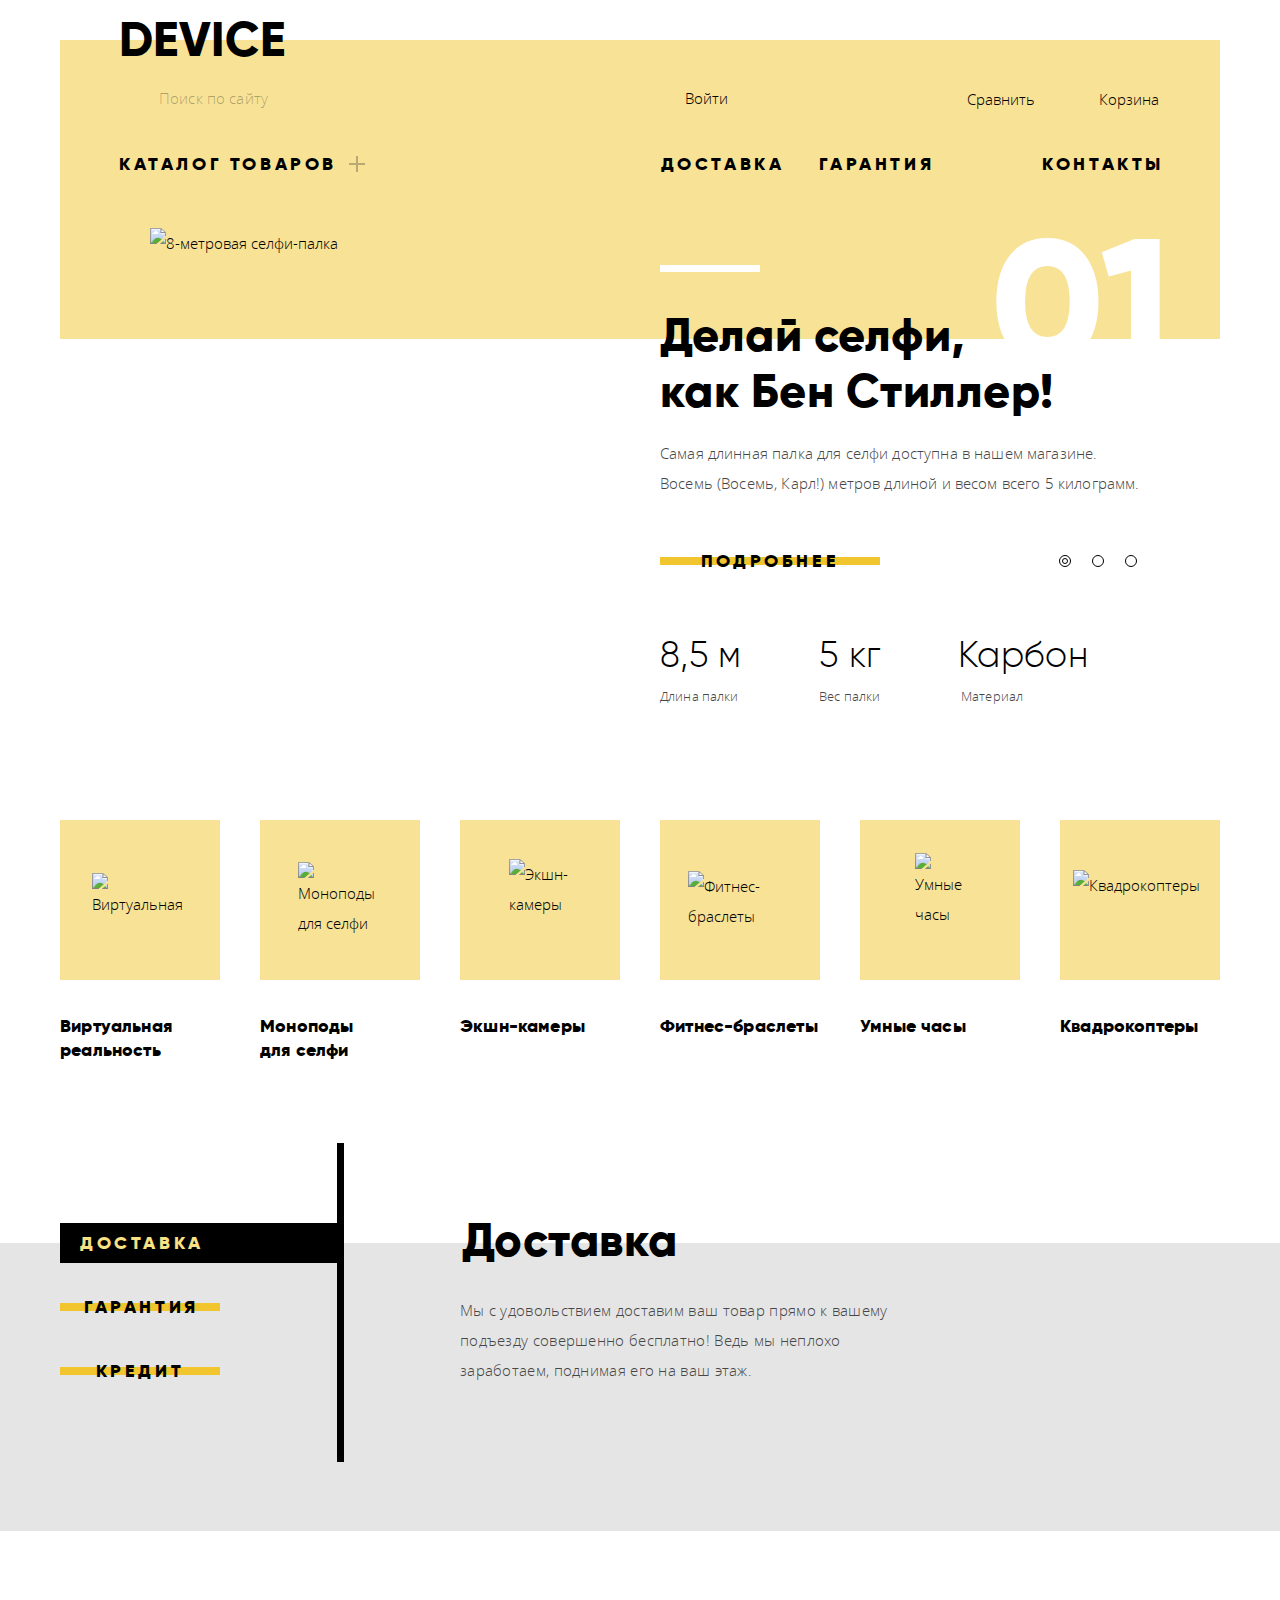
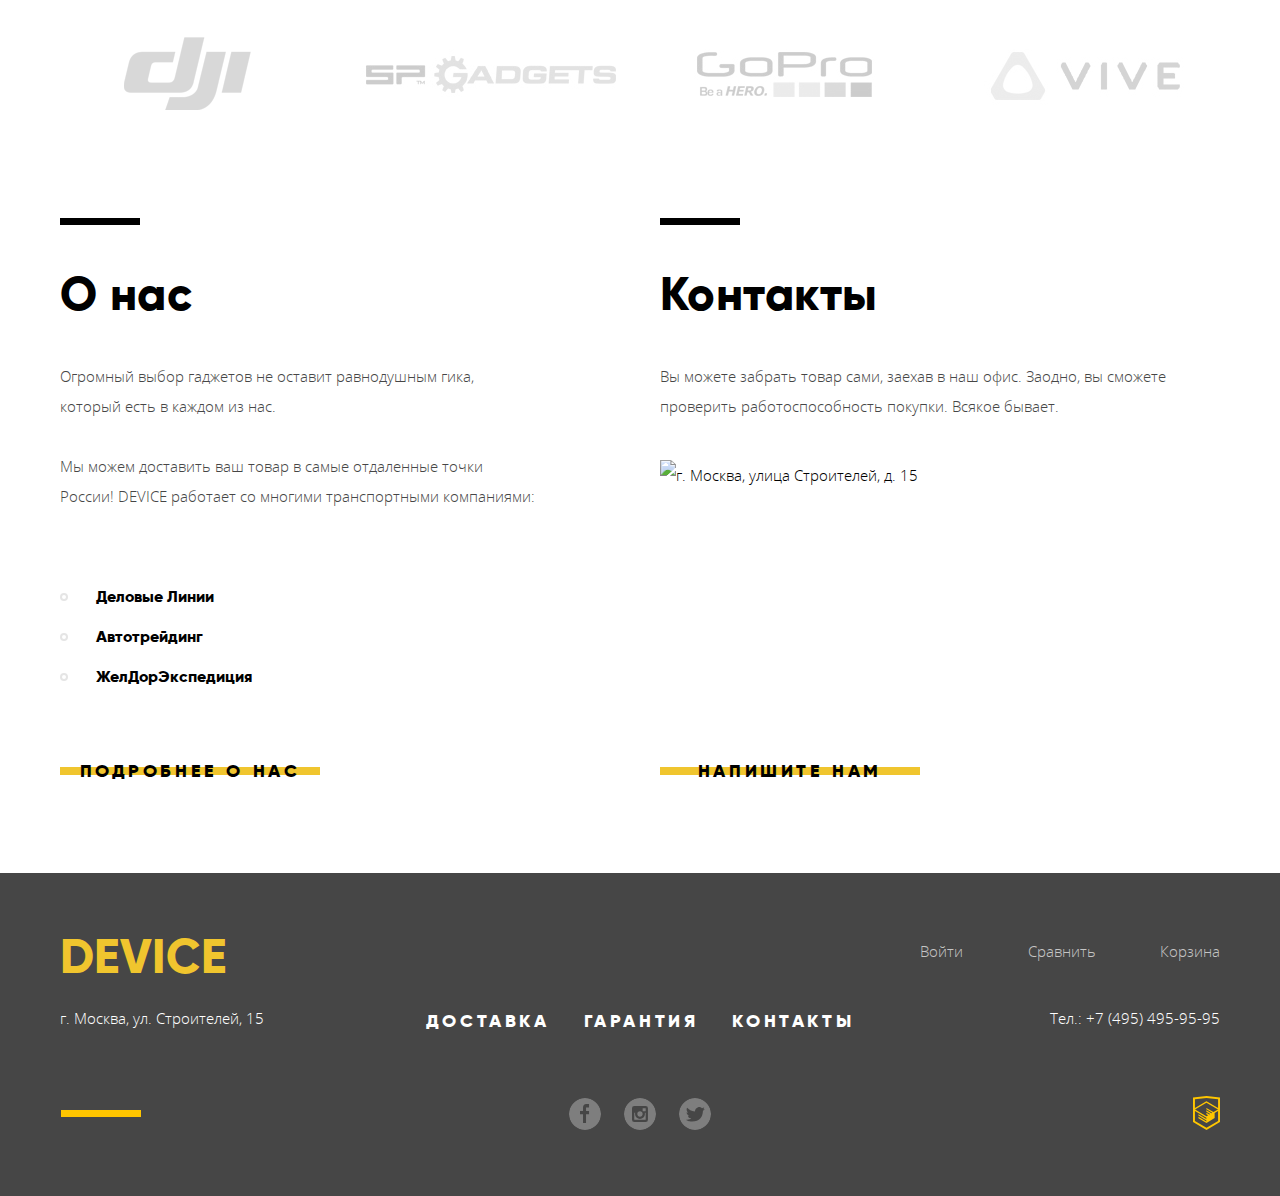
==== commit 5f197786: "optipization script.js" ====
--- a/index.html
+++ b/index.html
@@ -3,8 +3,11 @@
   <head>
     <meta charset="utf-8">
     <title>HTML Academy: Девайс</title>
-    <link href="css/normalize.min.css" rel="stylesheet">
-    <link href="css/style.css" rel="stylesheet">
+    <link rel="preload" href="fonts/opensanslight.woff2" as="font" type="font/woff2" crossorigin="anonymous">
+    <link rel="preload" href="fonts/opensans.woff2" as="font" type="font/woff2" crossorigin="anonymous">
+    <link rel="preload" href="fonts/gilroylight.woff2" as="font" type="font/woff2" crossorigin="anonymous">
+    <link rel="preload" href="fonts/gilroyextrabold.woff2" as="font" type="font/woff2" crossorigin="anonymous">
+    <link href="css/style.min.css" rel="stylesheet">
   </head>
   <body class="page">
     <header class="header container">
@@ -12,21 +15,21 @@
       <div class="menu-shop">
         <div class="search">
           <form class="search__form" action="https://echo.htmlacademy.ru" method="get">
-            <input class="input search__input" type="text" name="search" placeholder="Поиск по сайту">
+            <input class="input search__input" type="search" name="search" placeholder="Поиск по сайту" autocomplete="off">
             <button class="button search__button" type="submit">Найти</button>
           </form>
         </div>
         <ul class="nav-user list-unstyled">
           <li class="nav-user__login">
-            <a href="#" class="nav-user__link">Войти</a>
+            <a href="#" class="nav-user__link nav-user__link--login">Войти</a>
           </li>
         </ul>
         <ul class="nav-order list-unstyled">
           <li class="nav-order__compare">
-            <a href="#" class="nav-order__link">Сравнить</a>
+            <a href="#" class="nav-order__link nav-order__link--compare">Сравнить</a>
           </li>
           <li class="nav-order__cart">
-            <a href="#" class="nav-order__link">Корзина</a>
+            <a href="#" class="nav-order__link nav-order__link--cart">Корзина</a>
           </li>
         </ul>
       </div>
@@ -78,12 +81,26 @@
         <h1 class="main__title visually-hidden">Интернет магазин Device</h1>
         <section class="main-slider">
           <h2 class="main-slider__title visually-hidden">Рекомендуемые товары</h2>
+          <input id="slide-control-1" class="control slide-navigation__control slide-navigation__control--self-stick visually-hidden" type="radio" name="slide-control" checked>
+          <input id="slide-control-2" class="control slide-navigation__control slide-navigation__control--fitness-bracelet visually-hidden" type="radio" name="slide-control">
+          <input id="slide-control-3" class="control slide-navigation__control slide-navigation__control--quadrupter visually-hidden" type="radio" name="slide-control">
+          <div class="slide-navigation">
+            <label class="slide-navigation__label slide-navigation__label--self-stick" for="slide-control-1" tabindex="0">
+              <span class="visually-hidden">Первый слайд</span>
+            </label>
+            <label class="slide-navigation__label slide-navigation__label--fitness-bracelet" for="slide-control-2" tabindex="0">
+              <span class="visually-hidden">Второй слайд</span>
+            </label>
+            <label class="slide-navigation__label slide-navigation__label--quadrupter" for="slide-control-3" tabindex="0">
+              <span class="visually-hidden">Третий слайд</span>
+            </label>
+          </div>
           <ul class="main-slider__list list-unstyled">
-            <li class="main-slider__item featured-product">
-              <img class="featured-product__img" src="img/slider-1.png" width="384" height="486" alt="8-метровая селфи-палка">
-              <div class="featured-product__info">
+            <li class="main-slider__item main-slider__item--self-stick featured-product">
+              <img class="featured-product__img featured-product__img--self-stick" src="img/slider-1.png" width="384" height="486" alt="8-метровая селфи-палка">
+              <div class="featured-product__info featured-product__info--self-stick">
                 <h3 class="featured-product__title">Делай селфи,<br> как Бен Стиллер!</h3>
-                <p class="featured-product__description">Самая длинная палка для селфи доступна в нашем магазине. Восемь (Восемь, Карл!) метров длиной и весом всего 5 килограмм.</p>
+                <p class="featured-product__description">Самая длинная палка для селфи доступна в нашем магазине. Восемь&nbsp;(Восемь, Карл!) метров длиной и весом всего 5 килограмм.</p>
                 <a href="#" class="button button--primary featured-product__link">Подробнее</a>
                 <table class="featured-product__characteristics product-characteristics">
                   <tr class="product-characteristics__info">
@@ -99,12 +116,12 @@
                 </table>
               </div>
             </li>
-            <li class="main-slider__item featured-product">
-              <img class="featured-product__img" src="img/slider-2.png" width="345" height="485" alt="Фитнес-браслет">
-              <div class="featured-product__info">
+            <li class="main-slider__item main-slider__item--fitness-bracelet featured-product">
+              <img class="featured-product__img featured-product__img--fitness-bracelet" src="img/slider-2.png" width="345" height="485" alt="Фитнес-браслет">
+              <div class="featured-product__info featured-product__info--fitness-bracelet">
                 <h3 class="featured-product__title">Худеем<br> правильно!</h3>
-                <p class="featured-product__description">Мотивирующие фитнес-браслеты помогут найти в себе силы не пропускать занятия и соблюдать диету.</p>
-                <a href="#" class="featured-product__link">Подробнее</a>
+                <p class="featured-product__description">Мотивирующие фитнес-браслеты помогут найти в себе силы не&nbsp;пропускать занятия и соблюдать диету.</p>
+                <a href="#" class="button button--primary featured-product__link">Подробнее</a>
                 <table class="featured-product__characteristics product-characteristics">
                   <tr class="product-characteristics__info">
                     <td class="product-characteristics__value">48 часов</td>
@@ -115,30 +132,24 @@
                 </table>
               </div>
             </li>
-            <li class="main-slider__item featured-product">
-              <img class="featured-product__img" src="img/slider-3.png" width="526" height="334" alt="Квадракоптер">
-              <div class="featured-product__info">
-                <h3 class="featured-product__title">Порхает как бабочка,<br> жалит как пчела!</h3>
+            <li class="main-slider__item main-slider__item--quadrupter featured-product">
+              <img class="featured-product__img featured-product__img--quadrupter" src="img/slider-3.png" width="526" height="334" alt="Квадракоптер">
+              <div class="featured-product__info featured-product__info--quadrupter">
+                <h3 class="featured-product__title">Порхает как бабочка, жалит как пчела!</h3>
                 <p class="featured-product__description">Этот обычный, на первый взгляд, квадрокоптер оснащен мощным лазером, замаскированным под стандартную камеру.</p>
-                <a href="#" class="featured-product__link">Подробнее</a>
+                <a href="#" class="button button--primary featured-product__link">Подробнее</a>
                 <table class="featured-product__characteristics product-characteristics">
                   <tr class="product-characteristics__info">
-                    <td class="product-characteristics__value">48 часов</td>
-                  </tr>
-                  <tr class="product-characteristics__info">
-                    <td class="product-characteristics__name">Без подзарядки</td>
+                    <td class="product-characteristics__value">800 м</td>
+                    <td class="product-characteristics__value">50 м</td>
+                  </tr>
+                  <tr class="product-characteristics__info">
+                    <td class="product-characteristics__name">Дальность полета</td>
+                    <td class="product-characteristics__name">Радиус поражения</td>
                   </tr>
                 </table>
               </div>
             </li>
-            <div class="slide-navigation">
-              <label class="slide-navigation__label" for="slide-control-1">Первый слайд</label>
-              <input id="slide-control-1" class="control slide-navigation__control" type="radio" name="slide-control" checked>
-              <label class="slide-navigation__label" for="slide-control-2">Второй слайд</label>
-              <input id="slide-control-2" class="control slide-navigation__control" type="radio" name="slide-control">
-              <label class="slide-navigation__label" for="slide-control-3">Третий слайд</label>
-              <input id="slide-control-3" class="control slide-navigation__control" type="radio" name="slide-control">
-            </div>
           </ul>
         </section>
         <section class="home-catalog">
@@ -198,11 +209,20 @@
       <section class="home-services">
         <div class="container home-services__wrapper">
           <h2 class="home-services__title visually-hidden">Услуги магазина</h2>
+          <input id="tab-control-1" class="control home-services__control home-services__control--delivery visually-hidden" type="radio" name="services-control" checked>
+          <input id="tab-control-2" class="control home-services__control home-services__control--warranty visually-hidden" type="radio" name="services-control">
+          <input id="tab-control-3" class="control home-services__control home-services__control--credit visually-hidden" type="radio" name="services-control">
           <div class="tabs">
             <ul class="tabs__list list-unstyled">
-              <li class="tabs__item tabs__item--active">Доставка</li>
-              <li class="tabs__item">Гарантия</li>
-              <li class="tabs__item">Кредит</li>
+              <li class="tabs__item tabs__item--delivery">
+                <label class="tabs__button tabs__button--delivery button button--primary" for="tab-control-1" tabindex="0">Доставка</label>
+              </li>
+              <li class="tabs__item tabs__item--warranty">
+                <label class="tabs__button tabs__button--warranty button button--primary" for="tab-control-2" tabindex="0">Гарантия</label>
+              </li>
+              <li class="tabs__item tabs__item--credit">
+                <label class="tabs__button tabs__button--credit button button--primary" for="tab-control-3" tabindex="0">Кредит</label>
+              </li>
             </ul>
           </div>
           <div class="features">
@@ -213,11 +233,11 @@
               </li>
               <li class="features__item features__item--warranty">
                 <h3 class="features__title">Гарантия</h3>
-                <p class="features__text">Если из-за возгорания купленного у нас товара у вас сгорит дом — не переживайте, мы выдадим вам новый. Товар, не дом, конечно же.</p>
+                <p class="features__text">Если из-за возгорания купленного у нас товара у вас сгорит дом — не переживайте, мы выдадим вам новый.<br>Товар, не дом, конечно же.</p>
               </li>
               <li class="features__item features__item--credit">
                 <h3 class="features__title">Кредит</h3>
-                <p class="features__text">Залезть в долговую яму стало проще! Кредитные консультанты подберут для вас наиболее выгодные условия кредита. Выгодные для нашего банка, разумеется.</p>
+                <p class="features__text">Залезть в долговую яму стало проще! Кредитные консультанты подберут для вас наиболее выгодные условия&nbsp;кредита. Выгодные для нашего банка, разумеется.</p>
               </li>
             </ul>
           </div>
@@ -247,7 +267,7 @@
         <section class="contacts">
           <h2 class="contacts__title">Контакты</h2>
           <p class="contacts__text">Вы можете забрать товар сами, заехав в наш офис. Заодно, вы сможете проверить работоспособность покупки. Всякое бывает.</p>
-          <a class="contacts__map contacts-map">
+          <a href="https://goo.gl/maps/9dZvXqNTSrz" class="contacts__map contacts-map">
             <img class="contacts-map__img" src="img/map.jpg" width="560" height="222" alt="г. Москва, улица Строителей, д. 15">
           </a>
           <a href="#" class="button button--primary contacts__button">Напишите нам</a>
@@ -260,15 +280,15 @@
           <a class="logo footer__logo">Device</a>
           <ul class="nav-user nav-user--footer list-unstyled">
             <li class="nav-user__login">
-              <a href="#" class="nav-user__link nav-user__link--footer">Войти</a>
-            </li>
-          </ul>
-          <ul class="nav-order list-unstyled">
+              <a href="#" class="nav-user__link nav-user__link--login nav-user__link--footer-login">Войти</a>
+            </li>
+          </ul>
+          <ul class="nav-order nav-order--footer list-unstyled">
             <li class="nav-order__compare">
-              <a href="#" class="nav-order__link nav-order__link--footer">Сравнить</a>
-            </li>
-            <li class="nav-order__cart">
-              <a href="#" class="nav-order__link nav-order__link--footer">Корзина</a>
+              <a href="#" class="nav-order__link nav-order__link--compare nav-order__link--footer-compare">Сравнить</a>
+            </li>
+            <li class="nav-order__cart nav-order__cart--footer">
+              <a href="#" class="nav-order__link nav-order__link--cart nav-order__link--footer-cart">Корзина</a>
             </li>
           </ul>
         </div>
@@ -310,30 +330,30 @@
       </div>
     </footer>
     <section class="map">
-      <button class="button button--close" type="button"><span class="visually-hidden">Закрыть всплывающее окно</span></button>
       <h2 class="map__title visually-hidden">Карта</h2>
       <img class="map__img" src="img/map-big.jpg" width="960" height="559" alt="Наш офис на карте">
+      <iframe class="map__iframe" src="https://www.google.com/maps/embed?pb=!1m18!1m12!1m3!1d7565.0908289150075!2d37.523254492690235!3d55.686989062919665!2m3!1f0!2f0!3f0!3m2!1i1024!2i768!4f13.1!3m3!1m2!1s0x46b54cf65f5c8955%3A0x694710ccd55501e!2z0YPQuy4g0KHRgtGA0L7QuNGC0LXQu9C10LksIDE1LCDQnNC-0YHQutCy0LAsIDExOTMxMQ!5e0!3m2!1sru!2sru!4v1531073566166" width="960" height="590" allowfullscreen></iframe>
+      <button class="button button--close" type="button"><span class="visually-hidden">Закрыть всплывающее окно</span></button>
     </section>
-    <section class="write-us">
-      <button class="button button--close" type="button"><span class="visually-hidden">Закрыть всплывающее окно</span></button>
+    <section class="modal write-us">
       <h2 class="write-us__title visually-hidden">Написать нам</h2>
       <form action="https://echo.htmlacademy.ru" class="write-us__form" method="post">
-        <fieldset class="fieldset">
-          <div class="form-field">
-            <label class="form-field__label" for="name">Ваше имя</label>
-            <input id="name" class="input form-field__input" type="text" placeholder="Имя фамилия" name="name">
-          </div>
-          <div class="form-field">
-            <label class="form-field__label" for="email">Ваш e-mail</label>
-            <input id="email" class="input form-field__input" type="email" placeholder="email@example.com" name="email">
-          </div>
-          <div class="form-field">
-            <label class="form-field__label" for="message">Текст письма</label>
-            <textarea id="message" class="textarea form-field__textarea" placeholder="В свободной форме" name="message"></textarea>
-          </div>
-          <button class="button button--submit" type="submit">Отправить</button>
-        </fieldset>
+        <div class="form-field">
+          <label class="form-field__label" for="name">Ваше имя:</label>
+          <input id="name" class="input form-field__input" type="text" placeholder="Имя Фамилия" name="name">
+        </div>
+        <div class="form-field">
+          <label class="form-field__label" for="email">Ваш e-mail:</label>
+          <input id="email" class="input form-field__input" type="email" placeholder="email@example.com" name="email">
+        </div>
+        <div class="form-field form-field--full-width">
+          <label class="form-field__label" for="message">Текст письма:</label>
+          <textarea id="message" class="textarea form-field__textarea" placeholder="В свободной форме" name="message"></textarea>
+        </div>
+        <button class="button button--primary button--submit write-us__button" type="submit">Отправить</button>
+        <button class="button button--close" type="button"><span class="visually-hidden">Закрыть всплывающее окно</span></button>
       </form>
     </section>
+    <script src="js/script.min.js"></script>
   </body>
 </html>--- a/css/style.min.css
+++ b/css/style.min.css
@@ -0,0 +1 @@
+@-webkit-keyframes bounce{0%{-webkit-transform:translateY(-50%,-200%);transform:translateY(-50%,-200%)}70%{-webkit-transform:translateY(-50%,-100%);transform:translateY(-50%,-100%)}90%{-webkit-transform:translateY(-50%,-25%);transform:translateY(-50%,-25%)}to{-webkit-transform:translateY(-50%,-50%);transform:translateY(-50%,-50%)}}@keyframes bounce{0%{-webkit-transform:translateY(-50%,-200%);transform:translateY(-50%,-200%)}70%{-webkit-transform:translateY(-50%,-100%);transform:translateY(-50%,-100%)}90%{-webkit-transform:translateY(-50%,-25%);transform:translateY(-50%,-25%)}to{-webkit-transform:translateY(-50%,-50%);transform:translateY(-50%,-50%)}}@-webkit-keyframes shake{0%,to{-webkit-transform:translate(-50%,-50%);transform:translate(-50%,-50%)}10%,30%,50%,70%,90%{-webkit-transform:translate(-51%,-50%);transform:translate(-51%,-50%)}20%,40%,60%,80%{-webkit-transform:translate(-49%,-52%);transform:translate(-49%,-52%)}}@keyframes shake{0%,to{-webkit-transform:translate(-50%,-50%);transform:translate(-50%,-50%)}10%,30%,50%,70%,90%{-webkit-transform:translate(-51%,-50%);transform:translate(-51%,-50%)}20%,40%,60%,80%{-webkit-transform:translate(-49%,-52%);transform:translate(-49%,-52%)}}html{line-height:1.15;-webkit-text-size-adjust:100%;-webkit-box-sizing:border-box;box-sizing:border-box}body{margin:0}h1{font-size:2em;margin:.67em 0}hr{box-sizing:content-box;height:0;overflow:visible}code,kbd,pre,samp{font-family:monospace,monospace;font-size:1em}a{background-color:transparent;color:#000;text-decoration:none}abbr[title]{border-bottom:none;text-decoration:underline dotted}b,strong{font-weight:bolder}small{font-size:80%}sub,sup{font-size:75%;line-height:0;position:relative;vertical-align:baseline}sub{bottom:-.25em}sup{top:-.5em}img{border-style:none}button,input,optgroup,select,textarea{font-family:inherit;font-size:100%;line-height:1.15;margin:0}button,input{overflow:visible}button,select{text-transform:none}[type=button],[type=reset],[type=submit],button{-webkit-appearance:button}[type=button]::-moz-focus-inner,[type=reset]::-moz-focus-inner,[type=submit]::-moz-focus-inner,button::-moz-focus-inner{border-style:none;padding:0}[type=button]:-moz-focusring,[type=reset]:-moz-focusring,[type=submit]:-moz-focusring,button:-moz-focusring{outline:1px dotted ButtonText}fieldset{padding:.35em .75em .625em}legend{color:inherit;display:table;max-width:100%;white-space:normal}progress{vertical-align:baseline}textarea{overflow:auto}[type=checkbox],[type=radio],legend{box-sizing:border-box;padding:0}[type=number]::-webkit-inner-spin-button,[type=number]::-webkit-outer-spin-button{height:auto}[type=search]{-webkit-appearance:textfield;outline-offset:-2px}[type=search]::-webkit-search-decoration{-webkit-appearance:none}::-webkit-file-upload-button{-webkit-appearance:button;font:inherit}details{display:block}summary{display:list-item}[hidden],template{display:none}@font-face{font-display:swap;font-weight:300;font-family:"Open Sans";font-style:normal;src:local("Open Sans Light"),local("OpenSans-Light"),url(../fonts/opensanslight.woff2) format("woff2"),url(../fonts/opensanslight.woff) format("woff")}@font-face{font-display:swap;font-weight:400;font-family:"Open Sans";font-style:normal;src:local("Open Sans Regular"),local("OpenSans-Regular"),url(../fonts/opensans.woff2) format("woff2"),url(../fonts/opensans.woff) format("woff")}@font-face{font-display:swap;font-weight:300;font-family:"Gilroy";font-style:normal;src:local("Gilroy Light"),local("Gilroy-Light"),url(../fonts/gilroylight.woff2) format("woff2"),url(../fonts/gilroylight.woff) format("woff")}@font-face{font-display:swap;font-weight:800;font-family:"Gilroy";font-style:normal;src:local("Gilroy ExtraBold"),local("Gilroy-ExtraBold"),url(../fonts/gilroyextrabold.woff2) format("woff2"),url(../fonts/gilroyextrabold.woff) format("woff")}*,::after,::before{-webkit-box-sizing:inherit;box-sizing:inherit}.page{position:relative;margin:0;padding:0;font-weight:300;font-size:15px;line-height:30px;font-family:"Open Sans","Arial",sans-serif;color:#000}a:focus,a:hover{color:rgba(0,0,0,.6)}a:active{color:rgba(0,0,0,.3)}.list-unstyled{margin:0;padding:0;list-style:none}.button,.input,.textarea{font-weight:300;font-size:15px;line-height:30px;font-family:"Open Sans","Arial",sans-serif;border:0}.button{padding:0;font-weight:800;font-size:18px;line-height:24px;font-family:"Gilroy","Arial",sans-serif;color:#000;text-transform:uppercase;background-color:transparent;cursor:pointer}.button--primary{position:relative;z-index:0;display:block;min-height:40px;padding:8px 5px;vertical-align:middle;text-align:center}.button--primary::before{content:"";position:absolute;top:50%;left:0;z-index:-1;width:inherit;height:8px;color:#000;background-color:#f0c52e;-webkit-transform:translateY(-50%);-ms-transform:translateY(-50%);transform:translateY(-50%);transition:height .2s ease}.button--primary:focus,.button--primary:hover{color:#000}.button--primary:focus::before,.button--primary:hover::before{height:100%}.button--close{position:absolute;top:22px;right:22px;width:55px;height:55px;background-color:#f0c52e;border-radius:50%;opacity:.5;z-index:3}.button--close:focus,.button--close:hover{opacity:1}.button--close:active{opacity:.3}.button--close::after,.button--close::before{content:"";position:absolute;top:50%;left:50%;width:30px;height:2px;background-color:#fff}.button--close::before{-webkit-transform:translate(-50%,-50%) rotate(-45deg);-ms-transform:translate(-50%,-50%) rotate(-45deg);transform:translate(-50%,-50%) rotate(-45deg)}.button--close::after{-webkit-transform:translate(-50%,-50%) rotate(45deg);-ms-transform:translate(-50%,-50%) rotate(45deg);transform:translate(-50%,-50%) rotate(45deg)}.input:focus,.textarea:focus{border:0}.fieldset{margin:0;padding:0;border:0}.visually-hidden{position:absolute;width:1px;height:1px;margin:-1px;clip:rect(0,0,0,0)}.container{width:1160px;margin-right:auto;margin-left:auto}.header{position:relative;padding:16px 56px 50px 59px;background-color:#f7e296;-webkit-box-shadow:inset 0 40px 0 0 #fff;box-shadow:inset 0 40px 0 0 #fff}.logo{font-weight:800;font-size:48px;line-height:48px;font-family:"Gilroy","Arial",sans-serif;color:#000;text-transform:uppercase;letter-spacing:.48px}.logo:hover{color:#000;cursor:default}.logo[href]:focus,.logo[href]:hover{cursor:pointer;opacity:.6}.logo[href]:active{opacity:.3}.header__logo{display:inline-block;margin-bottom:9px;vertical-align:top}.menu-shop{display:-webkit-box;display:-ms-flexbox;display:flex;align-items:baseline;margin-bottom:30px;-webkit-box-align:baseline;-ms-flex-align:baseline}.search{width:440px;margin-right:auto}.search__form{position:relative;display:-webkit-box;display:-ms-flexbox;display:flex}.search__form::before{content:"";position:absolute;top:18px;left:4px;width:16px;height:16px;background-image:url(../img/search.svg);background-repeat:no-repeat;background-position:center}.search__input{width:355px;padding:10px 40px 9px;letter-spacing:.15px;background-color:#f7e296}.search__input::-webkit-input-placeholder{color:rgba(0,0,0,.3)}.search__input:-ms-input-placeholder,.search__input::-ms-input-placeholder{color:rgba(0,0,0,.3)}.search__input::placeholder{color:rgba(0,0,0,.3)}.search__input:hover::-webkit-input-placeholder{color:rgba(0,0,0,.6)}.search__input:hover:-ms-input-placeholder,.search__input:hover::-ms-input-placeholder{color:rgba(0,0,0,.6)}.search__input:hover::placeholder{color:rgba(0,0,0,.6)}.search__input:focus::-webkit-input-placeholder{color:#000}.search__input:focus:-ms-input-placeholder,.search__input:focus::-ms-input-placeholder{color:#000}.search__input:focus::placeholder{color:#000}.search__button{width:85px;height:49px;font-weight:300;font-size:15px;line-height:30px;font-family:"Open Sans","Arial",sans-serif;text-transform:none;letter-spacing:.15px;background:0 0;-webkit-box-shadow:inset 0 0 0 2px #000;box-shadow:inset 0 0 0 2px #000;visibility:hidden}.search__button:focus,.search__button:hover{color:#fff;background-color:#000;cursor:pointer}.search__form:focus-within .search__input,.search__input:focus{-webkit-box-shadow:inset 0 -2px 0 0 #000;box-shadow:inset 0 -2px 0 0 #000}.search__input:focus{-webkit-box-shadow:inset 0 -2px 0 0 #000;box-shadow:inset 0 -2px 0 0 #000}.search__form:focus-within .search__button,.search__input:focus+.search__button{visibility:visible}.search__input:focus+.search__button{visibility:visible}.search__button:active{color:rgba(255,255,255,.3)}.nav-user{width:287px}.nav-order,.nav-user{display:-webkit-box;display:-ms-flexbox;display:flex}.nav-user__login{margin-right:22px}.nav-user__logout{margin-right:20px}.nav-order__compare{margin-right:42px}.nav-order__cart{margin-right:5px}.nav-order__cart--footer{margin-right:0}.nav-order__link--cart,.nav-order__link--compare,.nav-user__link--login{display:-webkit-box;display:-ms-flexbox;display:flex;align-items:center;-webkit-box-align:center;-ms-flex-align:center}.nav-user__link--logout{opacity:.3}.nav-order__link--cart::before,.nav-order__link--compare::before,.nav-user__link--login::before{content:"";background-repeat:no-repeat;background-position:center}.nav-user__link--login::before{width:13px;height:12px;margin-right:12px;background-image:url(../img/user.svg)}.nav-order__link--compare::before{width:10px;height:10px;margin-right:10px;background-image:url(../img/compare.svg)}.nav-order__link--cart::before{width:12px;height:12px;margin-right:10px;background-image:url(../img/cart.svg)}.nav-order__link--footer-cart,.nav-order__link--footer-compare,.nav-user__link--footer-login{color:rgba(255,255,255,.7)}.nav-order__link--footer-cart:focus,.nav-order__link--footer-cart:hover,.nav-order__link--footer-compare:focus,.nav-order__link--footer-compare:hover,.nav-user__link--footer-login:focus,.nav-user__link--footer-login:hover{color:#fff}.nav-order__link--footer-cart:active,.nav-order__link--footer-compare:active,.nav-user__link--footer-login:active{color:rgba(255,255,255,.3)}.nav-user__link--footer-login::before{background-image:url(../img/footer-user.svg)}.nav-order__link--footer-compare::before{background-image:url(../img/footer-compare.svg)}.nav-order__link--footer-cart::before{background-image:url(../img/footer-cart.svg)}.nav-order__link--cart:focus::before,.nav-order__link--cart:hover::before,.nav-order__link--compare:focus::before,.nav-order__link--compare:hover::before,.nav-user__link--login:focus::before,.nav-user__link--login:hover::before{opacity:.6}.nav-order__link--cart:active::before,.nav-order__link--compare:active::before,.nav-user__link--login:active::before{opacity:.3}.nav-menu__list{justify-content:space-between;align-items:flex-start;-webkit-box-pack:justify;-ms-flex-pack:justify;-webkit-box-align:start;-ms-flex-align:start}.nav-menu__item,.nav-menu__list{display:-webkit-box;display:-ms-flexbox;display:flex}.nav-menu__item:nth-child(2){margin-right:35px;margin-left:auto}.nav-menu__item:nth-child(3){margin-right:108px}.nav-menu__link{font-weight:800;font-size:18px;line-height:24px;font-family:"Gilroy","Arial",sans-serif;text-transform:uppercase;letter-spacing:3.6px}.catalog-menu,.catalog-menu__list{display:-webkit-box;display:-ms-flexbox;display:flex}.catalog-menu{position:absolute;top:176px;left:0;z-index:2;width:100%;min-height:163px;padding-top:21px;padding-bottom:23px;padding-left:60px;background-color:#f7e296;visibility:hidden}.catalog-menu__list{-ms-flex-direction:column;flex-direction:column;justify-content:flex-start;-webkit-box-orient:vertical;-webkit-box-direction:normal;-webkit-box-pack:start;-ms-flex-pack:start}.catalog-menu__item{padding-right:59px}.catalog-menu__link--active{opacity:.6}.nav-menu__link--catalog{position:relative;padding-right:28px}.nav-menu__link--catalog::after,.nav-menu__link--catalog::before{content:"";position:absolute;top:0;right:0;bottom:0;width:16px;height:2px;margin:auto;background-color:#b8a974}.nav-menu__link--catalog::after{-webkit-transform:rotate(90deg);-ms-transform:rotate(90deg);transform:rotate(90deg)}.nav-menu__item--catalog:focus-within .catalog-menu,.nav-menu__item--catalog:hover .catalog-menu,.nav-menu__link--catalog:focus+.catalog-menu{visibility:visible}.main-slider{position:relative;-webkit-box-shadow:inset 0 113px 0 0 #f7e296;box-shadow:inset 0 113px 0 0 #f7e296}.main-slider__list{min-height:594px;margin:0 60px 0 50px;padding-top:2px}.main-slider__item{position:relative;display:none}.slide-navigation__control--fitness-bracelet:checked~.main-slider__list .main-slider__item--fitness-bracelet,.slide-navigation__control--quadrupter:checked~.main-slider__list .main-slider__item--quadrupter,.slide-navigation__control--self-stick:checked~.main-slider__list .main-slider__item--self-stick{display:-webkit-box;display:-ms-flexbox;display:flex;justify-content:space-between;-webkit-box-pack:justify;-ms-flex-pack:justify}.slide-navigation__control--fitness-bracelet:checked~.slide-navigation .slide-navigation__label--fitness-bracelet:before,.slide-navigation__control--quadrupter:checked~.slide-navigation .slide-navigation__label--quadrupter:before,.slide-navigation__control--self-stick:checked~.slide-navigation .slide-navigation__label--self-stick:before{content:"";position:absolute;top:50%;left:50%;width:6px;height:6px;border:1px solid #000;border-radius:50%;-webkit-transform:translate(-50%,-50%);-ms-transform:translate(-50%,-50%);transform:translate(-50%,-50%)}.slide-navigation{position:absolute;top:329px;right:62px;display:-webkit-box;display:-ms-flexbox;display:flex;z-index:2}.slide-navigation__label{position:relative;flex-shrink:0;width:12px;height:12px;margin-right:21px;border:1px solid #000;border-radius:50%;-ms-flex-negative:0;cursor:pointer}.catalog-menu__link{line-height:36px;letter-spacing:.15px}.featured-product__img--self-stick{-webkit-transform:translateX(40px);-ms-transform:translateX(40px);transform:translateX(40px)}.featured-product__img--fitness-bracelet{-webkit-transform:translate(65px,12px);-ms-transform:translate(65px,12px);transform:translate(65px,12px)}.featured-product__img--quadrupter{-webkit-transform:translate(-18px,65px);-ms-transform:translate(-18px,65px);transform:translate(-18px,65px)}.featured-product__info{position:relative;width:500px;padding-top:79px;z-index:1}.featured-product__info::before{content:"";position:absolute;top:37px;width:100px;height:7px;background-color:#fff}.featured-product__info::after{content:"";position:absolute;top:-15px;right:-12px;font-weight:700;font-size:179px;line-height:179px;font-family:"Gilroy","Arial",sans-serif;color:#fff;z-index:-1}.slide-navigation__control--self-stick:checked~.main-slider__list .featured-product__info--self-stick::after{content:"01"}.slide-navigation__control--fitness-bracelet:checked~.main-slider__list .featured-product__info--fitness-bracelet::after{content:"02"}.slide-navigation__control--quadrupter:checked~.main-slider__list .featured-product__info--quadrupter::after{content:"03"}.featured-product__title{margin-top:0;margin-bottom:19px;font-weight:800;font-size:47px;line-height:56px;font-family:"Gilroy","Arial",sans-serif;letter-spacing:.47px;word-spacing:-1px}.featured-product__description{margin-top:0;margin-bottom:43px;color:#464646;letter-spacing:.15px}.featured-product__link{width:220px;letter-spacing:3.6px}.featured-product__characteristics{margin-top:50px;border-collapse:collapse}.product-characteristics__value{padding:0;font-size:36px;line-height:48px;font-family:"Gilroy","Arial",sans-serif;letter-spacing:.36px}.product-characteristics__value:nth-child(1){width:159px}.product-characteristics__value:nth-child(2){width:139px}.product-characteristics__name{padding:7px 0 0;font-size:13px;line-height:20px;color:#464646;letter-spacing:.13px}.product-characteristics__name:nth-child(3){padding-left:3px}.home-catalog__list{display:-webkit-box;display:-ms-flexbox;display:flex;justify-content:space-between;margin-bottom:81px;-webkit-box-pack:justify;-ms-flex-pack:justify}.home-catalog__item{width:160px}.home-catalog__wrapper{display:-webkit-box;display:-ms-flexbox;display:flex;justify-content:center;align-items:center;width:160px;height:160px;margin-bottom:34px;background-color:#f7e296;-webkit-box-pack:center;-ms-flex-pack:center;-webkit-box-align:center;-ms-flex-align:center}.home-catalog__img--monopods-for-selfie{margin-top:auto;margin-bottom:1px;margin-left:2px}.home-catalog__img--action-cameras{margin-top:5px;margin-left:9px}.home-catalog__img--fitness-bracelet{margin-top:7px;margin-left:3px}.home-catalog__img--smart-watch{margin-top:3px;margin-left:6px}.home-catalog__img--quadrocopter{margin-top:8px;margin-right:2px}.home-catalog__link:focus .home-catalog__wrapper,.home-catalog__link:hover .home-catalog__wrapper{background-color:#f0c52e}.home-catalog__link:focus .home-catalog__name,.home-catalog__link:hover .home-catalog__name{color:#000}.home-catalog__link:active .home-catalog__img,.home-catalog__link:active .home-catalog__name{opacity:.3}.home-catalog__name{margin:0;font-weight:800;font-size:18px;line-height:24px;font-family:"Gilroy","Arial",sans-serif;letter-spacing:.18px}.home-services{background-color:#e5e5e5;-webkit-box-shadow:inset 0 100px 0 0 #fff;box-shadow:inset 0 100px 0 0 #fff}.home-services__wrapper{display:-webkit-box;display:-ms-flexbox;display:flex}.tabs{position:relative;width:281px}.tabs::after{content:"";position:absolute;top:0;right:-3px;width:7px;height:319px;background-color:#000}.tabs__list{margin-top:80px}.tabs__item{display:-webkit-box;display:-ms-flexbox;display:flex;align-items:center;height:40px;margin-bottom:24px;font-weight:800;font-size:18px;font-family:"Gilroy","Arial",sans-serif;text-transform:uppercase;letter-spacing:3.6px;-webkit-box-align:center;-ms-flex-align:center}.tabs__button{width:160px;padding:8px 24px}.features{flex-grow:1;-webkit-box-flex:1;-ms-flex-positive:1}.features__list{padding:73px 0 146px 119px}.features__item{position:relative;display:none}.home-services__control--credit:checked~.tabs .tabs__item--credit,.home-services__control--delivery:checked~.tabs .tabs__item--delivery,.home-services__control--warranty:checked~.tabs .tabs__item--warranty{background-color:#000;transition:background-color .5s}.home-services__control--credit:checked~.tabs .tabs__button--credit,.home-services__control--delivery:checked~.tabs .tabs__button--delivery,.home-services__control--warranty:checked~.tabs .tabs__button--warranty{color:#f7e184}.home-services__control--delivery:checked~.tabs .tabs__button--delivery{padding:8px 20px}.home-services__control--warranty:checked~.tabs .tabs__button--warranty{padding:8px 29px}.home-services__control--credit:checked~.tabs .tabs__button--credit{padding:8px 42px}.home-services__control--credit:checked~.tabs .tabs__button--credit::before,.home-services__control--delivery:checked~.tabs .tabs__button--delivery::before,.home-services__control--warranty:checked~.tabs .tabs__button--warranty::before{content:none}.home-services__control--credit:checked~.features .features__item--credit,.home-services__control--delivery:checked~.features .features__item--delivery,.home-services__control--warranty:checked~.features .features__item--warranty{display:block}.features__item--credit::after,.features__item--delivery::after,.features__item--warranty::after{content:"";position:absolute;background-repeat:no-repeat;background-position:center}.features__item--delivery::after{top:12px;right:66px;width:136px;height:164px;background-image:url(../img/delivery.svg)}.features__item--warranty::after{top:-11px;right:46px;width:171px;height:194px;background-image:url(../img/warranty.svg)}.features__item--credit::after{top:-11px;right:70px;width:156px;height:186px;background-image:url(../img/credit.svg)}.about-us__title,.contacts__title,.features__title{margin:0;font-weight:800;font-size:47px;line-height:48px;font-family:"Gilroy","Arial",sans-serif;letter-spacing:.47px}.features__title{margin-bottom:31px;margin-left:2px}.about-us__text,.contacts__text,.features__text{color:#464646}.features__text{max-width:460px;margin:0;letter-spacing:.3px}.brands__list{display:-webkit-box;display:-ms-flexbox;display:flex;justify-content:space-between;flex-wrap:wrap;padding-top:94px;padding-bottom:93px;-webkit-box-pack:justify;-ms-flex-pack:justify}.brands__item{width:260px;height:100px;background-repeat:no-repeat;background-position:center}.brands__item--dji{background-image:url(../img/logo-1.png)}.brands__item--dji:hover{background-image:url(../img/logo-1.jpg)}.brands__item--sp-gadgets{background-image:url(../img/logo-2.png)}.brands__item--sp-gadgets:hover{background-image:url(../img/logo-2.jpg)}.brands__item--gopro{background-image:url(../img/logo-3.png)}.brands__item--gopro:hover{background-image:url(../img/logo-3.jpg)}.brands__item--vive{background-image:url(../img/logo-4.png)}.brands__item--vive:hover{background-image:url(../img/logo-4.jpg)}.main__contacts{display:-webkit-box;display:-ms-flexbox;display:flex;justify-content:space-between;padding-bottom:82px;-webkit-box-pack:justify;-ms-flex-pack:justify}.about-us,.contacts{width:560px}.about-us::before,.contacts::before{content:"";display:block;width:80px;height:7px;margin-bottom:45px;background-color:#000}.about-us__title,.contacts__title{margin-bottom:43px}.about-us__text{margin-top:0;margin-bottom:30px}.contacts__text{margin-top:0;margin-bottom:0}.about-us__text:last-child,.contacts__text:last-child{margin-bottom:0}.about-us__text{padding-right:85px}.about-us__button,.contacts__button{width:260px;letter-spacing:3.6px}.transport-companies{padding-top:36px;padding-bottom:54px}.contacts__map,.transport-companies__item{display:-webkit-box;display:-ms-flexbox;display:flex}.transport-companies__item{align-items:center;font-weight:800;font-size:16px;line-height:40px;font-family:"Gilroy","Arial",sans-serif;-webkit-box-align:center;-ms-flex-align:center}.transport-companies__item::before{content:"";width:8px;height:8px;margin-right:28px;border:2px solid #e5e5e5;border-radius:50%}.contacts__map{margin-top:39px;margin-bottom:69px;cursor:pointer}.page__title{margin:37px 0 21px 60px;font-weight:800;font-size:47px;line-height:48px;font-family:"Gilroy","Arial",sans-serif;letter-spacing:.47px}.breadcrumbs__list{display:-webkit-box;display:-ms-flexbox;display:flex;-ms-flex-wrap:wrap;flex-wrap:wrap;margin-bottom:42px;margin-left:60px}.breadcrumbs__item{position:relative;margin-right:20px;padding-right:20px}.breadcrumbs__item:not(:last-child)::after,.breadcrumbs__item:not(:last-child)::before{content:"";position:absolute;right:0;width:4px;height:1px;background-color:#000;-webkit-transform:translateY(-50%);-ms-transform:translateY(-50%);transform:translateY(-50%)}.breadcrumbs__item:not(:last-child)::before{top:14px;-webkit-transform:rotate(45deg);-ms-transform:rotate(45deg);transform:rotate(45deg)}.breadcrumbs__item:not(:last-child)::after{bottom:13px;-webkit-transform:rotate(-45deg);-ms-transform:rotate(-45deg);transform:rotate(-45deg)}.breadcrumbs__link{font-size:14px;color:rgba(0,0,0,.3)}.breadcrumbs__link:focus,.breadcrumbs__link:hover{color:rgba(0,0,0,.6)}.breadcrumbs__link:not([href]):hover{color:rgba(0,0,0,.3)}.breadcrumbs__link:active{color:rgba(0,0,0,.1)}.breadcrumbs__link::before{content:"";width:4px;height:1px}.main__products,.products-shadow{position:relative}.products-shadow::before{content:"";position:absolute;top:0;z-index:1;width:100%;height:70px;background-color:rgba(0,0,0,.08)}.products-shadow::after{content:"";position:absolute;bottom:0;left:0;width:100%;height:4px;background-color:#fff}.main__products{display:-webkit-box;display:-ms-flexbox;display:flex}.filter{position:relative;flex-shrink:0;width:328px;padding-right:68px;padding-left:60px;background-color:#efefef;-ms-flex-negative:0}.filter::before{content:"";position:absolute;top:0;right:100%;width:100vw;height:100%;background-color:#efefef}.filter__name,.sorting-products__name{margin:0;font-weight:800;font-size:16px;line-height:24px;font-family:"Gilroy","Arial",sans-serif;text-transform:uppercase;letter-spacing:3.2px}.filter__name{display:-webkit-box;display:-ms-flexbox;display:flex;align-items:center;height:70px;-webkit-box-align:center;-ms-flex-align:center}.filter__form{margin-top:69px}.filter__legend{width:100%;padding-top:10px;font-weight:800;font-size:18px;line-height:24px;font-family:"Gilroy","Arial",sans-serif;letter-spacing:.18px;border-top:2px solid #000}.filter__price{margin-top:35px;margin-bottom:32px}.range-controls{position:relative}.range-controls__scale{height:2px;background-color:#dbdbdb}.range-controls__bar{width:60%;height:inherit;background-color:#91c92f}.range-controls__toggle{position:absolute;top:50%;display:-webkit-box;display:-ms-flexbox;display:flex;justify-content:center;align-items:center;width:20px;height:20px;background-color:#fff;border-radius:50%;-webkit-box-shadow:0 2px 1px 0 #dadada;box-shadow:0 2px 1px 0 #dadada;-webkit-transform:translateY(-50%);-ms-transform:translateY(-50%);transform:translateY(-50%);cursor:pointer;-webkit-box-pack:center;-ms-flex-pack:center;-webkit-box-align:center;-ms-flex-align:center}.range-controls__toggle:active{-webkit-transform:translateY(-50%) scale(1.1);-ms-transform:translateY(-50%) scale(1.1);transform:translateY(-50%) scale(1.1)}.range-controls__toggle::before{content:"";width:4px;height:4px;background-color:#ababab;border-radius:50%}.range-controls__toggle--min{left:-5px}.range-controls__toggle--max{left:54%}.price-controls{display:-webkit-box;display:-ms-flexbox;display:flex;margin-top:5px}.price-controls__input,.price-controls__label{font-size:14px;font-family:"Gilroy","Arial",sans-serif;color:rgba(0,0,0,.2)}.price-controls__label{width:90px}.price-controls__input{width:50%;padding:0;background-color:transparent;border:0}.filter__list{margin-top:17px;margin-bottom:32px}.checkbox__label,.radio__label{font-size:14px;line-height:40px;letter-spacing:.14px}.checkbox__label--filter,.radio__label--filter{position:relative;padding-left:37px}.checkbox__label:focus::before,.checkbox__label:hover::before,.radio__label:focus::before,.radio__label:hover::before{opacity:.6}.checkbox__label:active::before,.radio__label:active::before{opacity:1}.checkbox__label--filter::before{content:"";position:absolute;top:-1px;left:-1px;width:27px;height:23px;background-repeat:no-repeat;background-position:left center}.checkbox__input--filter:not(:checked)+.checkbox__label--filter::before{background-image:url(../img/checkbox-off.svg)}.checkbox__input--filter:checked+.checkbox__label--filter::before{background-image:url(../img/checkbox-on.svg)}.radio__label--filter::before{content:"";position:absolute;top:-2px;left:-1px;width:25px;height:25px;background-repeat:no-repeat;background-position:center}.radio__input--filter:not(:checked)+.radio__label--filter::before{background-image:url(../img/radio-off.svg)}.radio__input--filter:checked+.radio__label--filter::before{background-image:url(../img/radio-on.svg)}.filter__button{width:100%;letter-spacing:3.6px}.products{z-index:2;width:100%;padding-bottom:76px;padding-left:72px}.sorting-products{display:-webkit-box;display:-ms-flexbox;display:flex;align-items:center;height:70px;margin-bottom:69px;-webkit-box-align:center;-ms-flex-align:center}.sorting-products__name{margin-right:56px;margin-left:2px}.sorting-products__list{display:-webkit-box;display:-ms-flexbox;display:flex;flex-wrap:wrap}.sorting-products__item{margin-right:32px}.sorting-products__link{font-size:14px;line-height:18px;color:rgba(0,0,0,.3)}.sorting-products__link:focus,.sorting-products__link:hover{color:rgba(0,0,0,.6)}.sorting-products__item--active .sorting-products__link,.sorting-products__link:active{color:#000}.sorting-priority{display:-webkit-box;display:-ms-flexbox;display:flex;margin-left:auto}.sorting-priority__link{position:relative;display:block;width:11px;height:10px}.sorting-priority__link::before{content:"";position:absolute;width:0;height:0}.sorting-priority__link:not(:last-child){margin-right:19px}.sorting-priority__link--increase::before{border-right:6px solid transparent;border-bottom:10px solid #d3d2d2;border-left:6px solid transparent}.sorting-priority__link--decrease::before{border-top:10px solid #d3d2d2;border-right:6px solid transparent;border-left:6px solid transparent}.sorting-priority__link--increase:focus:before,.sorting-priority__link--increase:hover:before{border-bottom-color:#a7a5a6}.sorting-priority__link--current:before,.sorting-priority__link--decrease:focus:before,.sorting-priority__link--decrease:hover:before{border-top-color:#a7a5a6}.sorting-priority__link--increase:active:before{border-bottom-color:#231f20}.sorting-priority__link--decrease:active:before{border-top-color:#231f20}.product-item:hover .product-item__img{opacity:.7}.products__list{display:-webkit-box;display:-ms-flexbox;display:flex;-ms-flex-wrap:wrap;flex-wrap:wrap;justify-content:space-between;margin-bottom:-10px;-webkit-box-pack:justify;-ms-flex-pack:justify}.product-item{position:relative;width:360px;margin-bottom:46px}.product-item--new:before,.product-item__link{font-weight:800;line-height:24px;font-family:"Gilroy","Arial",sans-serif}.product-item--new:before{content:"new";position:absolute;top:28px;right:26px;display:-webkit-box;display:-ms-flexbox;display:flex;justify-content:center;align-items:center;width:60px;height:60px;color:rgba(0,0,0,.1);text-transform:uppercase;border:2px solid rgba(0,0,0,.1);border-radius:50%;-webkit-box-pack:center;-ms-flex-pack:center;-webkit-box-align:center;-ms-flex-align:center;font-size:14px;letter-spacing:.7px}.product-item__link{font-size:18px;letter-spacing:.18px}.product-item__price{font-size:16px;line-height:24px;letter-spacing:.16px}.product-item__links{position:absolute;top:214px;left:50%;width:200px;text-align:center;-webkit-transform:translate(-50%,-50%);-ms-transform:translate(-50%,-50%);transform:translate(-50%,-50%);visibility:hidden}.product-item:focus-within .product-item__links,.product-item:hover .product-item__links{visibility:visible}.button--add-cart{width:inherit;margin-bottom:6px;letter-spacing:3.6px}.links__compare{font-size:13px;line-height:36px;letter-spacing:.13px}.product-item__info,.product-item__link{display:-webkit-box;display:-ms-flexbox;display:flex}.product-item__info{justify-content:space-between;align-items:flex-start;margin-top:23px;-webkit-box-pack:justify;-ms-flex-pack:justify;-webkit-box-align:start;-ms-flex-align:start}.product-item__link{width:260px}.product-item__price{margin:0}.pagination,.pagination__list{display:-webkit-box;display:-ms-flexbox;display:flex}.pagination{-ms-flex-wrap:wrap;flex-wrap:wrap;min-height:70px;background-color:#ebebeb}.pagination__list{flex-grow:1;justify-content:center;align-items:center;-webkit-box-flex:1;-ms-flex-positive:1;-webkit-box-pack:center;-ms-flex-pack:center;-webkit-box-align:center;-ms-flex-align:center}.pagination__item:first-child{margin-left:7px}.pagination__item:not(:last-child){margin-right:28px}.pagination__link{font-weight:800;font-size:16px;line-height:24px;font-family:"Gilroy","Arial",sans-serif;color:rgba(0,0,0,.3);text-transform:uppercase;letter-spacing:3.2px}.pagination__link--current,.pagination__link--next,.pagination__link--prev,.pagination__link:hover{color:#000}.pagination__link--prev{min-width:126px;margin-right:11px;padding:23px 26px 23px 31px}.pagination__link--next{min-width:137px;padding:23px 27px 23px 33px}.pagination__link--next:focus,.pagination__link--next:hover,.pagination__link--prev:focus,.pagination__link--prev:hover{color:#000;background-color:#d9d9d9}.pagination__link--next:active,.pagination__link--prev:active{color:rgba(0,0,0,.3);background-color:#d9d9d9}.footer{color:#fff;background-color:#464646}.footer__top{align-items:center;-webkit-box-align:center;-ms-flex-align:center}.footer__bottom,.footer__middle,.footer__top{display:-webkit-box;display:-ms-flexbox;display:flex;justify-content:space-between;-webkit-box-pack:justify;-ms-flex-pack:justify}.footer__bottom{align-items:center;-webkit-box-align:center;-ms-flex-align:center}.footer__top{margin-bottom:22px;padding-top:60px}.footer__middle{align-items:flex-start;margin-bottom:60px;-webkit-box-align:start;-ms-flex-align:start}.footer__bottom{position:relative;padding-bottom:65px}.footer__bottom--line-center:before{content:"";position:absolute;left:1px;width:80px;height:7px;background-color:#ffc600}.footer__logo{display:-webkit-box;display:-ms-flexbox;display:flex;color:#f0c52e}.footer__logo:focus,.footer__logo:hover{color:#f0c52e}.footer__additional-menu{display:-webkit-box;display:-ms-flexbox;display:flex;align-items:center;-webkit-box-align:center;-ms-flex-align:center}.footer__address{margin:0;color:#fff}.footer-nav__list{display:-webkit-box;display:-ms-flexbox;display:flex;margin-top:3px}.footer-nav__item{margin-right:34px}.footer-nav__link{font-weight:800;font-size:18px;line-height:24px;font-family:"Gilroy","Arial",sans-serif;color:#fff;text-transform:uppercase;letter-spacing:3.6px}.footer-nav__link:hover{color:rgba(255,255,255,.6)}.footer-nav__link:focus{color:rgba(255,255,255,.3)}.social{margin:0 auto;transform:translateX(14px)}.social__list{display:-webkit-box;display:-ms-flexbox;display:flex}.social__item:not(:last-child){margin-right:23px}.social__link{display:block;width:32px;height:32px;background-repeat:no-repeat;background-position:center;border-radius:50%;opacity:.3}.social__link--facebook{background-image:url(../img/fb.svg)}.social__link--instagram{background-image:url(../img/instagram.svg)}.social__link--twitter{background-image:url(../img/twitter.svg)}.social__link:focus,.social__link:hover{opacity:.6}.social__link:active{opacity:.1}.footer__phone{color:#fff}.footer__phone:focus,.footer__phone:hover{color:rgba(255,255,255,.6)}.footer__phone:active{color:rgba(255,255,255,.3)}.nav-user--footer{width:auto;margin-right:23px;margin-left:auto}.nav-order--footer,.nav-user--footer{margin-bottom:13px}.nav-order__link--footer,.nav-user__link--footer{line-height:30px;color:rgba(255,255,255,.7)}.nav-order__link--footer:hover,.nav-user__link--footer:hover{color:#fff}.nav-order__link--footer:focus,.nav-user__link--footer:focus{color:rgba(255,255,255,.3)}.copyright{margin:0}.copyright__link{display:-webkit-box;display:-ms-flexbox;display:flex;width:28px;height:35px;background-image:url(../img/logo-html.svg);background-repeat:no-repeat;background-position:center}.copyright__link:focus,.copyright__link:hover{opacity:.6}.copyright__link:active{opacity:.3}.map{position:fixed;top:50%;left:50%;z-index:5;display:none;width:960px;height:559px;-webkit-box-shadow:0 10px 20px 0 rgba(0,0,0,.2);box-shadow:0 10px 20px 0 rgba(0,0,0,.2);-webkit-transform:translate(-50%,-50%);-ms-transform:translate(-50%,-50%);transform:translate(-50%,-50%)}.map__img{position:absolute;top:0;left:0;z-index:1}.map__iframe{position:relative;border:0;z-index:2}.write-us{position:fixed;top:50%;left:50%;z-index:5;display:none;width:960px;min-height:553px;padding:93px 100px 80px;background-color:#fff;-webkit-box-shadow:0 10px 20px 0 rgba(0,0,0,.2);box-shadow:0 10px 20px 0 rgba(0,0,0,.2);-webkit-transform:translate(-50%,-50%);-ms-transform:translate(-50%,-50%);transform:translate(-50%,-50%)}.modal--show{display:block;-webkit-animation:bounce .6s;animation:bounce .6s}.modal--error{-webkit-animation:shake .6s;animation:shake .6s}.write-us__form{display:-webkit-box;display:-ms-flexbox;display:flex;-ms-flex-wrap:wrap;flex-wrap:wrap;-webkit-box-pack:justify;-ms-flex-pack:justify;justify-content:space-between}.write-us__button{width:200px;margin-top:8px;letter-spacing:3.6px}.form-field{display:-webkit-box;display:-ms-flexbox;display:flex;-webkit-box-orient:vertical;-webkit-box-direction:normal;-ms-flex-direction:column;flex-direction:column;-webkit-box-align:start;-ms-flex-align:start;align-items:flex-start;width:360px;margin-bottom:33px}.form-field--full-width{width:100%}.form-field__label{margin-bottom:7px;font-weight:800;font-size:18px;line-height:24px;font-family:"Gilroy","Arial",sans-serif}.form-field__input,.form-field__textarea{width:100%;padding:16px 21px;font-weight:400;font-size:14px;line-height:18px;color:#464646;background-color:#f2f2f2}.form-field__textarea{height:156px;resize:none}.form-field__input::-webkit-input-placeholder,.form-field__textarea::-webkit-input-placeholder{color:rgba(70,70,70,.4)}.form-field__input:-ms-input-placeholder,.form-field__input::-ms-input-placeholder,.form-field__textarea:-ms-input-placeholder,.form-field__textarea::-ms-input-placeholder{color:rgba(70,70,70,.4)}.form-field__input::placeholder,.form-field__textarea::placeholder{color:rgba(70,70,70,.4)}.form-field__input:hover,.form-field__textarea:hover{background-color:#eaeaea}.form-field__input:focus,.form-field__textarea:focus{background-color:#fff;outline:3px solid #f7e296}